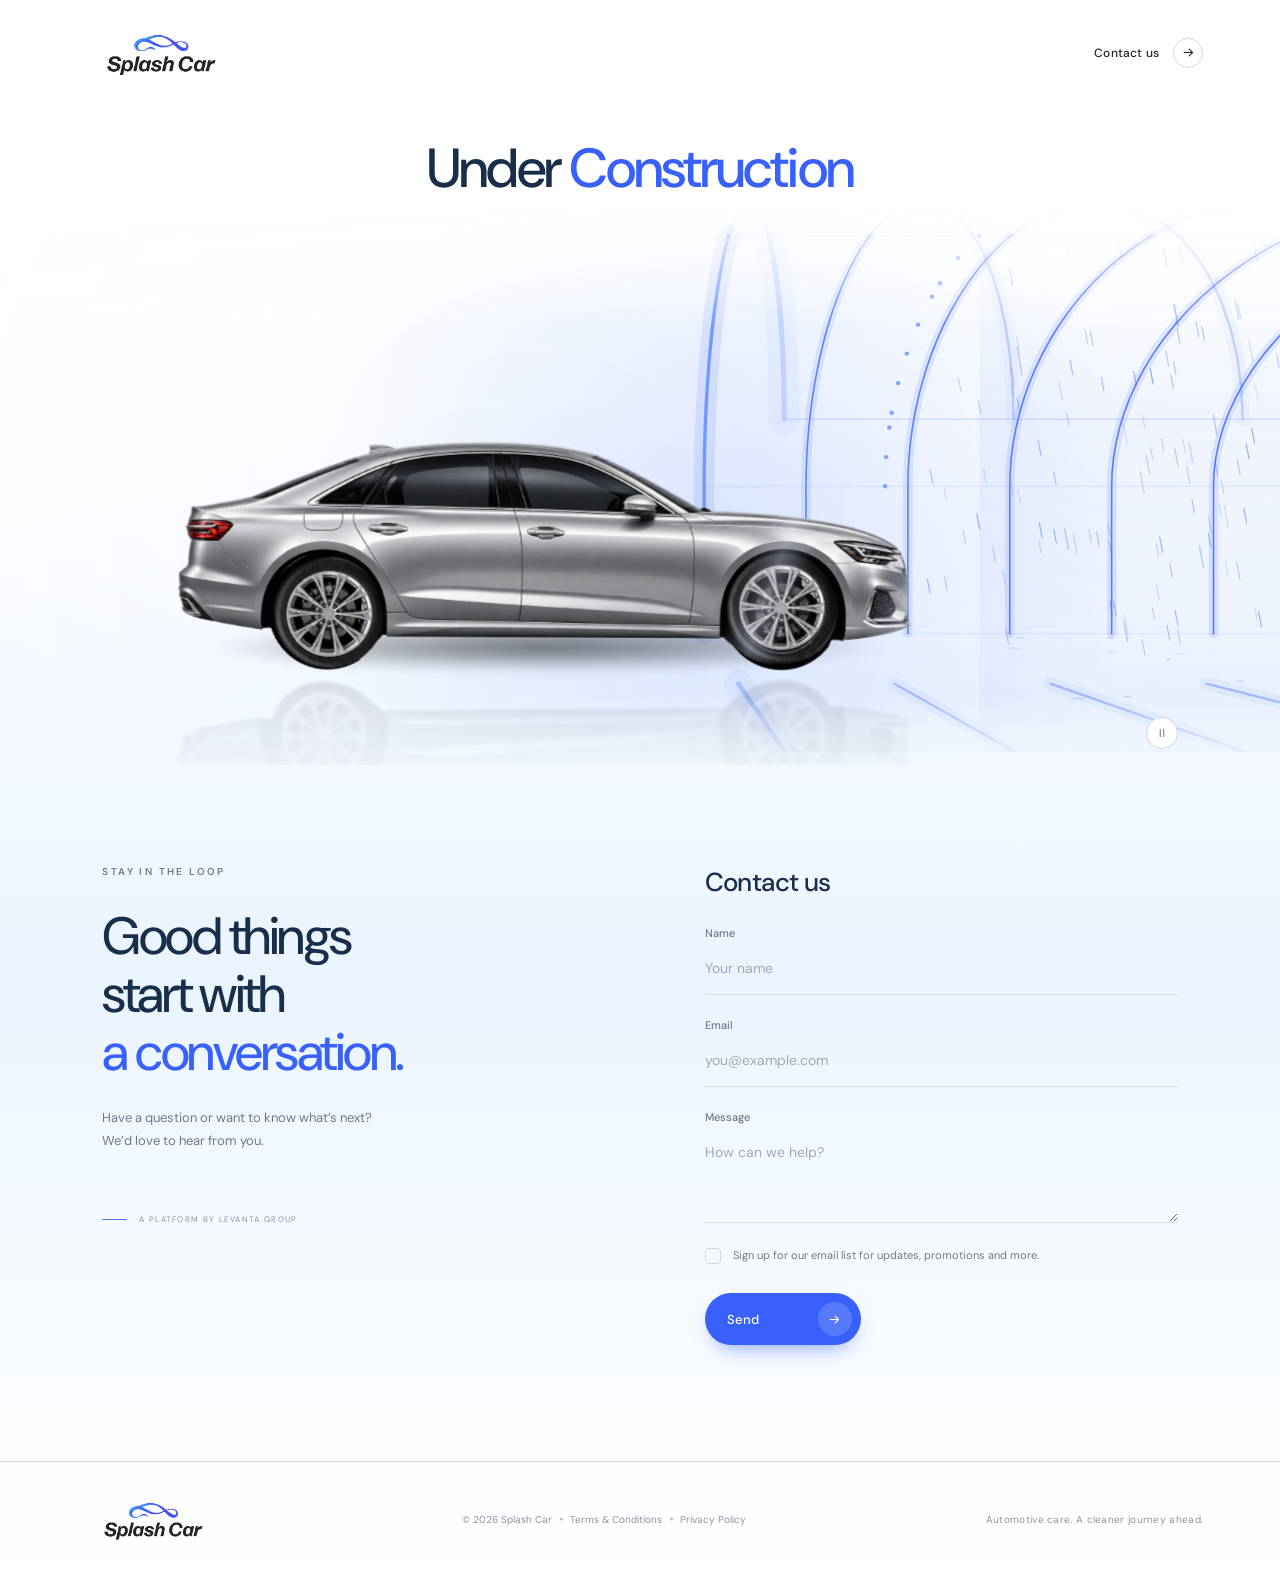
==== index.html @ b80e3eee "Splash Car coming-soon site with tunnel wash animation Light and dark-grey directions, tunnel hero a" ====
<!doctype html>
<html lang="en" data-theme="light">
<head>
  <meta charset="utf-8" />
  <meta name="viewport" content="width=device-width, initial-scale=1" />
  <title>Splash Car — A fresh start</title>
  <meta name="description" content="Splash Car — automotive care. A cleaner journey ahead." />
  <link rel="icon" href="favicon.svg" type="image/svg+xml" />
  <link rel="preconnect" href="https://fonts.googleapis.com" />
  <link rel="preconnect" href="https://fonts.gstatic.com" crossorigin />
  <link rel="stylesheet" href="https://fonts.googleapis.com/css2?family=DM+Sans:opsz,wght@9..40,400;9..40,500;9..40,600;9..40,700&display=swap" />
  <link rel="stylesheet" href="styles.css" />
  <script>
    // Pick the design direction before first paint: ?direction=dark or ?direction=light
    (function () {
      var d = new URLSearchParams(location.search).get('direction');
      if (d === 'dark' || d === 'light') document.documentElement.dataset.theme = d;
    })();
  </script>
</head>
<body>
  <main>
    <div class="top">
      <header class="site-header">
        <a href="#" class="logo" aria-label="Splash Car home">
          <img class="logo-on-light" src="assets/splash-car-logo.png" alt="Splash Car" />
          <img class="logo-on-dark" src="assets/splash-car-logo-white.png" alt="Splash Car" />
        </a>
        <a class="header-contact" href="#contact">
          Contact us
          <span class="arrow-chip" aria-hidden="true">
            <svg viewBox="0 0 24 24"><path d="M5 12h13M13 6.5 18.5 12 13 17.5" /></svg>
            <svg viewBox="0 0 24 24"><path d="M5 12h13M13 6.5 18.5 12 13 17.5" /></svg>
          </span>
        </a>
      </header>

      <section class="hero">
        <div class="hero-copy">
          <h1 id="hero-title">Under <span>Construction</span></h1>
        </div>

        <div class="scene" role="img" aria-label="A car drives into a glowing blue tunnel where it is sprayed, covered in foam, rinsed and dried, then emerges gleaming into the open.">
          <canvas class="tunnel-back" aria-hidden="true"></canvas>
          <div class="car" aria-hidden="true">
            <div class="car-glow"></div>
            <img class="car-body" src="assets/car-body.png" alt="" draggable="false" />
            <span class="wheel wheel-rear"><img src="assets/wheel-rear-full.png" alt="" /><span class="spin"></span></span>
            <span class="wheel wheel-front"><img src="assets/wheel-front-full.png" alt="" /><span class="spin"></span></span>
            <canvas class="car-foam"></canvas>
            <canvas class="car-sheen"></canvas>
            <img class="car-reflection" src="assets/car-clean.png" alt="" />
          </div>
          <canvas class="tunnel-front" aria-hidden="true"></canvas>
          <div class="scene-bottom">
            <div class="wash-stage" aria-hidden="true"><span class="wash-step"></span><span class="wash-name"></span></div>
            <button class="pause" type="button" aria-label="Pause animation" aria-pressed="false">
              <svg class="i-pause" viewBox="0 0 24 24"><path d="M9 6v12M15 6v12" /></svg>
              <svg class="i-play" viewBox="0 0 24 24"><path d="M8.5 6.5v11l9-5.5z" /></svg>
            </button>
          </div>
        </div>
      </section>
    </div>

    <section class="contact" id="contact">
      <div class="contact-copy">
        <p class="eyebrow">Stay in the loop</p>
        <h2>Good things<br />start with<br /><span>a conversation.</span></h2>
        <p>Have a question or want to know what’s next?<br class="desktop" /> We’d love to hear from you.</p>
        <div class="brand-note"><span class="small-line"></span> A platform by Levanta Group</div>
      </div>

      <form class="contact-form" novalidate>
        <h3>Contact us</h3>
        <div class="field">
          <label for="name">Name</label>
          <input id="name" name="name" autocomplete="name" placeholder="Your name" required maxlength="100" />
        </div>
        <div class="field">
          <label for="email">Email</label>
          <input id="email" name="email" type="email" autocomplete="email" placeholder="you@example.com" required maxlength="254" />
        </div>
        <div class="field">
          <label for="message">Message</label>
          <textarea id="message" name="message" placeholder="How can we help?" rows="3" required maxlength="5000"></textarea>
        </div>
        <label class="checkbox">
          <input type="checkbox" name="emailOptIn" />
          <span>Sign up for our email list for updates, promotions and more.</span>
        </label>
        <div class="honeypot" aria-hidden="true"><label>Leave empty<input tabindex="-1" autocomplete="off" name="website" /></label></div>
        <button class="send" type="submit">
          <span class="send-label">Send</span>
          <span class="arrow-chip" aria-hidden="true">
            <svg viewBox="0 0 24 24"><path d="M5 12h13M13 6.5 18.5 12 13 17.5" /></svg>
            <svg viewBox="0 0 24 24"><path d="M5 12h13M13 6.5 18.5 12 13 17.5" /></svg>
          </span>
        </button>
        <div class="form-status" role="status"></div>
      </form>
    </section>

    <footer class="site-footer">
      <a href="#" class="logo" aria-label="Splash Car home">
        <img class="logo-on-light" src="assets/splash-car-logo.png" alt="Splash Car" />
        <img class="logo-on-dark" src="assets/splash-car-logo-white.png" alt="Splash Car" />
      </a>
      <div class="legal">
        <p>© 2026 Splash Car</p>
        <nav aria-label="Legal">
          <a href="terms.html">Terms &amp; Conditions</a>
          <a href="privacy.html">Privacy Policy</a>
        </nav>
      </div>
      <span class="tagline">Automotive care. A cleaner journey ahead.</span>
    </footer>
  </main>

  <!-- Review panel: only shown with ?review in the URL. Remove before launch if not needed. -->
  <div class="review" hidden>
    <p class="review-title">Review</p>
    <div class="review-row" role="group" aria-label="Direction">
      <button type="button" data-direction="light">Light</button>
      <button type="button" data-direction="dark">Dark grey</button>
    </div>
    <label class="review-row">
      <span class="sr-only">Title wording</span>
      <select class="review-title-select">
        <option value="Under <span>Construction</span>">Under Construction</option>
        <option value="A new era of <span>car care</span>">A new era of car care</option>
        <option value="Driving into <span>a new era</span>">Driving into a new era</option>
        <option value="The future of clean <span>is arriving</span>">The future of clean is arriving</option>
        <option value="Something brilliant <span>is on its way</span>">Something brilliant is on its way</option>
      </select>
    </label>
  </div>

  <script src="main.js"></script>
</body>
</html>
---- styles.css ----
/* ---------- Tokens ---------- */
:root {
  --blue: #3761fa;
  --blue-hover: #244be2;
  --blue-soft: #5486ff;

  --bg: linear-gradient(#fff 0% 27%, #f4f9ff 48%, #eaf4ff 62%, #f5faff 78%, #fff 100%);
  --text: #22252d;
  --ink: #182e49;
  --muted: #707987;
  --faint: #8c93a1;
  --line: #d9dde4;
  --field-line: #d8dce5;
  --placeholder: #a4a9b4;
  --chip-bg: #fff;
  --chip-line: #cfd7e0;

  /* Read by main.js for the tunnel canvas (r, g, b) */
  --rib: 55, 97, 250;
  --rib-hot: 84, 134, 255;
  --streak: 84, 134, 255;
  --floor: 220, 232, 248;
  --bloom: 120, 160, 255;
  --tunnel-blend: source-over;
  --rib-strength: 0.8;
  --sheen-blend: screen;
  --water: 70, 120, 240;
}

:root[data-theme="dark"] {
  --bg: linear-gradient(180deg, #1c1d20 0%, #151619 38%, #0f1012 72%, #131417 100%);
  --text: #e6e8ec;
  --ink: #f3f5f8;
  --muted: #8d939e;
  --faint: #6f7580;
  --line: #2a2d33;
  --field-line: #31343b;
  --placeholder: #5d636e;
  --chip-bg: #1d1f23;
  --chip-line: #34373e;
  --blue-soft: #6f95ff;

  --rib: 70, 112, 255;
  --rib-hot: 140, 175, 255;
  --streak: 120, 160, 255;
  --floor: 40, 60, 120;
  --bloom: 70, 110, 255;
  --tunnel-blend: lighter;
  --rib-strength: 1;
  --water: 190, 220, 255;
}

/* ---------- Base ---------- */
* { box-sizing: border-box; }
html { scroll-behavior: smooth; }
body {
  margin: 0;
  color: var(--text);
  background: var(--bg);
  background-color: #fff;
  font-family: "DM Sans", Arial, sans-serif;
  -webkit-font-smoothing: antialiased;
  transition: color .3s;
}
:root[data-theme="dark"] body { background-color: #111214; }
a { color: inherit; text-decoration: none; }
button, input, textarea, select { font: inherit; }
button { cursor: pointer; }
button:disabled { cursor: wait; }
h1, h2, h3, p { margin: 0; }
:is(a, button, input, textarea, select):focus-visible { outline: 2px solid #6784ff; outline-offset: 6px; }
.sr-only { position: absolute; width: 1px; height: 1px; overflow: hidden; clip: rect(0 0 0 0); white-space: nowrap; }

/* ---------- Logo (swaps per direction, colours untouched) ---------- */
.logo { position: relative; display: block; flex: none; width: 160px; height: 81px; }
.logo img { position: absolute; inset: 0; width: 100%; height: 100%; object-fit: contain; }
.logo-on-dark { opacity: 0; }
:root[data-theme="dark"] .logo-on-light { opacity: 0; }
:root[data-theme="dark"] .logo-on-dark { opacity: 1; }

/* ---------- Modern arrow chip ---------- */
.arrow-chip {
  position: relative;
  display: inline-grid;
  place-items: center;
  flex: none;
  width: 30px;
  height: 30px;
  border-radius: 999px;
  overflow: hidden;
}
.arrow-chip svg {
  grid-area: 1 / 1;
  width: 15px;
  height: 15px;
  fill: none;
  stroke: currentColor;
  stroke-width: 1.7;
  stroke-linecap: round;
  stroke-linejoin: round;
  transition: transform .45s cubic-bezier(.7, 0, .2, 1);
}
.arrow-chip svg + svg { transform: translateX(-200%); }
:is(a, button):hover .arrow-chip svg:first-child,
:is(a, button):focus-visible .arrow-chip svg:first-child { transform: translateX(200%); }
:is(a, button):hover .arrow-chip svg + svg,
:is(a, button):focus-visible .arrow-chip svg + svg { transform: translateX(0); }

/* ---------- Header ---------- */
.top { overflow: hidden; }
.site-header {
  position: relative;
  z-index: 3;
  display: flex;
  align-items: center;
  justify-content: space-between;
  max-width: 1700px;
  height: 105px;
  margin: auto;
  padding: 0 6%;
}
.header-contact {
  display: flex;
  align-items: center;
  gap: 14px;
  font-size: 12px;
  font-weight: 500;
  letter-spacing: .2px;
}
.header-contact .arrow-chip { border: 1px solid var(--chip-line); background: var(--chip-bg); transition: border-color .25s, color .25s, background .25s; }
.header-contact:hover { color: var(--blue); }
.header-contact:hover .arrow-chip { border-color: var(--blue); background: var(--blue); color: #fff; }

/* ---------- Hero ---------- */
.hero { position: relative; max-width: 1800px; margin: auto; }
.hero-copy { position: relative; z-index: 2; padding: 34px 8% 0; text-align: center; }
.eyebrow {
  display: flex;
  align-items: center;
  gap: 10px;
  font-size: 10px;
  font-weight: 600;
  letter-spacing: 2.4px;
  text-transform: uppercase;
}
.hero .eyebrow { justify-content: center; margin-bottom: 18px; color: var(--muted); }
.eyebrow > span { width: 5px; height: 5px; border-radius: 50%; background: var(--blue-soft); box-shadow: 0 0 0 4px rgba(84, 134, 255, .16); }
h1 {
  font-size: clamp(34px, 4.3vw, 62px);
  font-weight: 500;
  line-height: 1.06;
  letter-spacing: -0.035em;
  color: var(--ink);
  text-wrap: balance;
}
h1 > span { color: var(--blue-soft); }
:root[data-theme="light"] h1 > span { color: var(--blue); }

/* ---------- Tunnel scene ---------- */
.scene {
  position: relative;
  isolation: isolate;
  height: 560px;
  margin-top: 8px;
  overflow: hidden;
}
.scene canvas.tunnel-back,
.scene canvas.tunnel-front {
  position: absolute;
  inset: 0;
  width: 100%;
  height: 100%;
  pointer-events: none;
  /* keep the very top of the scene clear so the title never collides with the tunnel */
  -webkit-mask: linear-gradient(to bottom, transparent 0%, #000 22%, #000 88%, transparent 100%);
          mask: linear-gradient(to bottom, transparent 0%, #000 22%, #000 88%, transparent 100%);
}
.tunnel-back { z-index: 1; }
.tunnel-front { z-index: 3; }

.car {
  position: absolute;
  z-index: 2;
  left: 0;
  top: 0;
  will-change: transform;
}
.car-body { display: block; width: 100%; height: auto; user-select: none; }
/* Wheels: tyre + rim cut from the car photo as one round image each, so the whole
   wheel turns as a unit. A spin-blur layer fades in with speed (set from main.js). */
.wheel {
  position: absolute;
  z-index: 1;
  aspect-ratio: 1;
  border-radius: 50%;
  will-change: transform;
}
.wheel-rear { left: 12.796%; top: 50.124%; width: 15.86%; }
.wheel-front { left: 73.841%; top: 49.876%; width: 16.066%; }
.wheel img { display: block; width: 100%; height: 100%; }
.spin {
  position: absolute;
  inset: 15%;
  border-radius: 50%;
  opacity: 0;
  background:
    repeating-conic-gradient(from 8deg, rgba(210,215,222,.55) 0deg 9deg, rgba(40,42,46,.35) 12deg 21deg, rgba(210,215,222,.55) 24deg 24deg),
    radial-gradient(circle closest-side, rgba(170,175,182,.6) 0 20%, transparent 22%);
  -webkit-mask: radial-gradient(circle closest-side, #000 0 88%, transparent 100%);
          mask: radial-gradient(circle closest-side, #000 0 88%, transparent 100%);
  filter: blur(1.5px);
}
.car-foam {
  position: absolute;
  z-index: 2;
  inset: 0;
  width: 100%;
  height: 100%;
  pointer-events: none;
  -webkit-mask: url(assets/car-clean.png) center / 100% 100% no-repeat;
          mask: url(assets/car-clean.png) center / 100% 100% no-repeat;
}
.wash-stage {
  display: flex;
  align-items: center;
  gap: 10px;
  min-height: 32px;
  font-size: 10px;
  font-weight: 600;
  letter-spacing: 2px;
  text-transform: uppercase;
  color: var(--muted);
  opacity: 0;
  transition: opacity .4s;
}
.wash-stage.on { opacity: 1; }
.wash-step { color: var(--blue-soft); font-variant-numeric: tabular-nums; }
.wash-step::after { content: ""; display: inline-block; width: 18px; height: 1px; margin-left: 10px; vertical-align: middle; background: currentColor; }
.car-sheen {
  position: absolute;
  z-index: 2;
  inset: 0;
  width: 100%;
  height: 100%;
  pointer-events: none;
  mix-blend-mode: var(--sheen-blend);
  -webkit-mask: url(assets/car-clean.png) center / 100% 100% no-repeat;
          mask: url(assets/car-clean.png) center / 100% 100% no-repeat;
}
.car-glow {
  position: absolute;
  z-index: -1;
  left: 4%;
  right: 4%;
  bottom: 11%;
  height: 16%;
  border-radius: 50%;
  background: radial-gradient(closest-side, rgba(0, 0, 0, .55), transparent);
  filter: blur(6px);
}
.car-reflection {
  position: absolute;
  top: 79%;
  left: 0;
  width: 100%;
  opacity: .14;
  filter: blur(1.5px);
  transform: scaleY(-1);
  pointer-events: none;
  -webkit-mask: linear-gradient(transparent 45%, #000 100%);
          mask: linear-gradient(transparent 45%, #000 100%);
}
:root[data-theme="dark"] .car-reflection { opacity: .2; }

.scene-bottom {
  position: absolute;
  z-index: 5;
  left: 8%;
  right: 8%;
  bottom: 16px;
  display: flex;
  align-items: center;
  justify-content: space-between;
}
.pause {
  display: grid;
  place-items: center;
  width: 32px;
  height: 32px;
  padding: 0;
  border: 1px solid var(--chip-line);
  border-radius: 50%;
  background: var(--chip-bg);
  color: var(--muted);
  transition: color .2s, border-color .2s;
}
.pause:hover { color: var(--blue); border-color: var(--blue); }
.pause svg { width: 14px; height: 14px; fill: none; stroke: currentColor; stroke-width: 1.8; stroke-linecap: round; stroke-linejoin: round; }
.pause .i-play { display: none; }
.pause[aria-pressed="true"] .i-play { display: block; }
.pause[aria-pressed="true"] .i-pause { display: none; }

/* ---------- Contact ---------- */
.contact {
  display: grid;
  grid-template-columns: 1fr 1fr;
  gap: 12%;
  max-width: 1500px;
  margin: auto;
  padding: 100px 8% 80px;
}
.contact .eyebrow { margin-bottom: 30px; color: var(--muted); }
.contact h2 { font-size: clamp(40px, 4.1vw, 60px); font-weight: 450; line-height: 1.1; letter-spacing: -2.5px; color: var(--ink); }
.contact h2 span { color: var(--blue); }
:root[data-theme="dark"] .contact h2 span { color: var(--blue-soft); }
.contact-copy > p:not(.eyebrow) { margin-top: 24px; font-size: 13px; line-height: 1.8; color: var(--muted); }
.brand-note { display: flex; align-items: center; gap: 12px; margin-top: 62px; font-size: 8px; letter-spacing: 1.3px; text-transform: uppercase; color: var(--faint); }
.small-line { display: block; width: 25px; height: 1px; background: #4e75ff; }

.contact-form h3 { margin-bottom: 27px; font-size: 26px; font-weight: 500; letter-spacing: -.6px; color: var(--ink); }
.field { margin-bottom: 23px; }
.field label { display: block; margin-bottom: 9px; font-size: 11px; font-weight: 500; color: var(--muted); }
.field input, .field textarea {
  display: block;
  width: 100%;
  padding: 9px 0 15px;
  border: 0;
  border-bottom: 1px solid var(--field-line);
  border-radius: 0;
  background: transparent;
  color: var(--text);
  font-size: 14px;
  line-height: 1.5;
  transition: border-color .2s;
}
.field textarea { min-height: 90px; resize: vertical; }
.field input::placeholder, .field textarea::placeholder { color: var(--placeholder); }
.field input:focus, .field textarea:focus { outline: none; border-color: var(--blue); }
.checkbox { display: flex; align-items: flex-start; gap: 12px; margin-top: 7px; font-size: 11px; line-height: 1.7; color: var(--muted); cursor: pointer; }
.checkbox input {
  position: relative;
  flex-shrink: 0;
  width: 16px;
  height: 16px;
  margin: 2px 0 0;
  border: 1px solid var(--chip-line);
  border-radius: 4px;
  -webkit-appearance: none;
          appearance: none;
  cursor: pointer;
}
.checkbox input:checked { background: var(--blue); border-color: var(--blue); }
.checkbox input:checked::after {
  content: "";
  position: absolute;
  left: 5px;
  top: 2px;
  width: 4px;
  height: 8px;
  border: solid #fff;
  border-width: 0 1.6px 1.6px 0;
  transform: rotate(45deg);
}
.send {
  display: flex;
  align-items: center;
  justify-content: space-between;
  gap: 40px;
  min-width: 156px;
  margin-top: 28px;
  padding: 9px 9px 9px 22px;
  border: 0;
  border-radius: 999px;
  background: var(--blue);
  color: #fff;
  font-size: 13px;
  font-weight: 500;
  box-shadow: 0 10px 24px -12px rgba(55, 97, 250, .8);
  transition: background .2s, box-shadow .2s;
}
.send .arrow-chip { width: 34px; height: 34px; background: rgba(255, 255, 255, .16); }
.send:hover { background: var(--blue-hover); box-shadow: 0 14px 30px -12px rgba(55, 97, 250, .9); }
.send:disabled { opacity: .65; }
.form-status { display: flex; align-items: center; gap: 7px; min-height: 20px; margin-top: 16px; font-size: 11px; line-height: 1.6; color: #35634a; }
:root[data-theme="dark"] .form-status { color: #6fc596; }
.form-status.error { color: #d05252; }
.honeypot { position: absolute; left: -10000px; opacity: 0; }

/* ---------- Footer ---------- */
.site-footer {
  display: flex;
  align-items: center;
  justify-content: space-between;
  gap: 20px;
  padding: 20px 6%;
  border-top: 1px solid var(--line);
}
.site-footer .logo { width: 145px; height: 74px; }
.legal { display: flex; align-items: center; gap: 18px; font-size: 10px; color: var(--faint); }
.legal nav { display: flex; gap: 18px; }
.legal nav a { position: relative; transition: color .2s; }
.legal nav a::before { content: ""; position: absolute; left: -10px; top: 50%; width: 3px; height: 3px; border-radius: 50%; background: currentColor; opacity: .6; transform: translateY(-50%); }
.legal nav a:hover { color: var(--blue); }
.tagline { font-size: 10px; letter-spacing: .3px; color: var(--faint); }

/* ---------- Review panel ---------- */
.review {
  position: fixed;
  z-index: 50;
  left: 16px;
  bottom: 16px;
  display: grid;
  gap: 8px;
  padding: 12px;
  border: 1px solid var(--chip-line);
  border-radius: 12px;
  background: var(--chip-bg);
  box-shadow: 0 12px 30px -16px rgba(0, 0, 0, .4);
  font-size: 12px;
}
.review[hidden] { display: none; }
.review-title { font-size: 9px; font-weight: 600; letter-spacing: 1.6px; text-transform: uppercase; color: var(--muted); }
.review-row { display: flex; gap: 6px; }
.review button, .review select {
  padding: 7px 10px;
  border: 1px solid var(--chip-line);
  border-radius: 8px;
  background: transparent;
  color: var(--text);
}
.review select { width: 100%; background: var(--chip-bg); }
.review button[aria-pressed="true"] { border-color: var(--blue); background: var(--blue); color: #fff; }

/* ---------- Responsive ---------- */
@media (min-width: 1500px) {
  .scene { height: 620px; }
}
@media (max-width: 900px) {
  .site-header { height: 95px; }
  .scene { height: 470px; }
  .contact { gap: 8%; padding: 70px 7%; }
  .contact h2 { font-size: 44px; }
  .site-footer { flex-wrap: wrap; }
}
@media (max-width: 600px) {
  .site-header { height: 88px; }
  .logo { width: 132px; height: 67px; }
  .header-contact { gap: 10px; font-size: 11px; }
  .header-contact .arrow-chip { width: 28px; height: 28px; }
  .hero-copy { padding: 22px 7% 0; }
  .hero .eyebrow { margin-bottom: 14px; font-size: 9px; letter-spacing: 1.8px; }
  h1 { font-size: clamp(30px, 8.6vw, 40px); }
  .scene { height: 330px; margin-top: 0; }
  .scene-bottom { left: 7%; right: 7%; }
  .wash-stage { font-size: 9px; letter-spacing: 1.6px; }
  .contact { grid-template-columns: 1fr; gap: 40px; padding: 58px 7% 40px; }
  .contact h2 { font-size: 40px; letter-spacing: -1.8px; }
  .contact-copy > p:not(.eyebrow) { font-size: 12px; }
  .brand-note { margin-top: 26px; }
  .field input, .field textarea { font-size: 16px; }
  .send { width: 100%; }
  .site-footer { flex-direction: column; align-items: flex-start; gap: 8px; padding: 14px 7% 24px; }
  .legal { flex-wrap: wrap; gap: 6px 18px; }
  .desktop { display: none; }
}
@media (prefers-reduced-motion: reduce) {
  html { scroll-behavior: auto; }
  *, ::before, ::after { transition: none !important; animation: none !important; }
  .pause { display: none; }
}

/* ---------- Legal placeholder pages ---------- */
.legal-page { max-width: 760px; min-height: 60vh; margin: auto; padding: 60px 8% 100px; }
.legal-page .eyebrow { margin-bottom: 18px; color: var(--muted); }
.legal-page h1 { margin-bottom: 20px; }
.legal-page p:not(.eyebrow) { font-size: 14px; line-height: 1.8; color: var(--muted); }
.legal-page .back { display: inline-block; margin-top: 32px; font-size: 12px; color: var(--blue); }
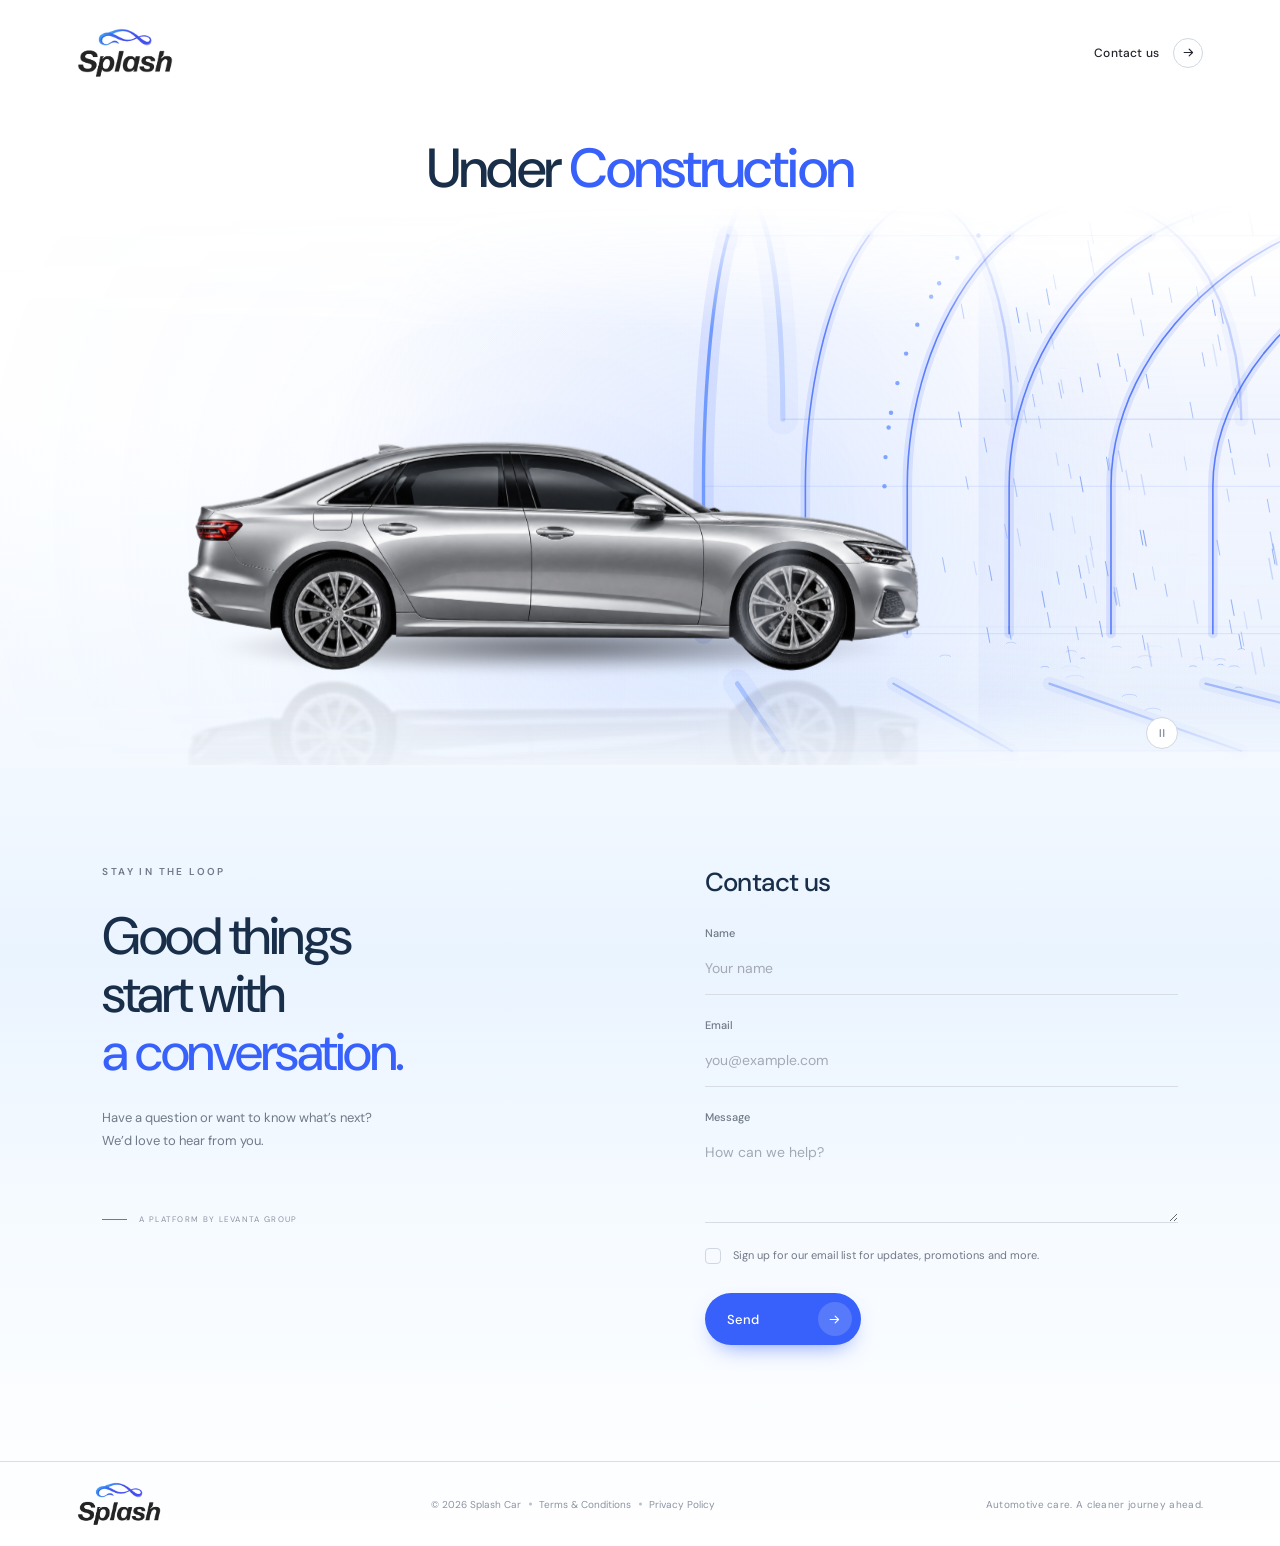
==== commit d9d6d957: "Replace logo with new Splash logo Co-Authored-By: Claude Opus 5.5 <noreply@anthropic.com>" ====
--- a/index.html
+++ b/index.html
@@ -23,8 +23,8 @@
     <div class="top">
       <header class="site-header">
         <a href="#" class="logo" aria-label="Splash Car home">
-          <img class="logo-on-light" src="assets/splash-car-logo.png" alt="Splash Car" />
-          <img class="logo-on-dark" src="assets/splash-car-logo-white.png" alt="Splash Car" />
+          <img class="logo-on-light" src="assets/splash-logo.png" alt="Splash" />
+          <img class="logo-on-dark" src="assets/splash-logo-white.png" alt="Splash" />
         </a>
         <a class="header-contact" href="#contact">
           Contact us
@@ -103,8 +103,8 @@
 
     <footer class="site-footer">
       <a href="#" class="logo" aria-label="Splash Car home">
-        <img class="logo-on-light" src="assets/splash-car-logo.png" alt="Splash Car" />
-        <img class="logo-on-dark" src="assets/splash-car-logo-white.png" alt="Splash Car" />
+        <img class="logo-on-light" src="assets/splash-logo.png" alt="Splash" />
+        <img class="logo-on-dark" src="assets/splash-logo-white.png" alt="Splash" />
       </a>
       <div class="legal">
         <p>© 2026 Splash Car</p>
--- a/styles.css
+++ b/styles.css
@@ -72,7 +72,7 @@
 .sr-only { position: absolute; width: 1px; height: 1px; overflow: hidden; clip: rect(0 0 0 0); white-space: nowrap; }
 
 /* ---------- Logo (swaps per direction, colours untouched) ---------- */
-.logo { position: relative; display: block; flex: none; width: 160px; height: 81px; }
+.logo { position: relative; display: block; flex: none; width: 96px; height: 50px; }
 .logo img { position: absolute; inset: 0; width: 100%; height: 100%; object-fit: contain; }
 .logo-on-dark { opacity: 0; }
 :root[data-theme="dark"] .logo-on-light { opacity: 0; }
@@ -395,7 +395,7 @@
   padding: 20px 6%;
   border-top: 1px solid var(--line);
 }
-.site-footer .logo { width: 145px; height: 74px; }
+.site-footer .logo { width: 84px; height: 44px; }
 .legal { display: flex; align-items: center; gap: 18px; font-size: 10px; color: var(--faint); }
 .legal nav { display: flex; gap: 18px; }
 .legal nav a { position: relative; transition: color .2s; }
@@ -444,7 +444,7 @@
 }
 @media (max-width: 600px) {
   .site-header { height: 88px; }
-  .logo { width: 132px; height: 67px; }
+  .logo { width: 82px; height: 43px; }
   .header-contact { gap: 10px; font-size: 11px; }
   .header-contact .arrow-chip { width: 28px; height: 28px; }
   .hero-copy { padding: 22px 7% 0; }
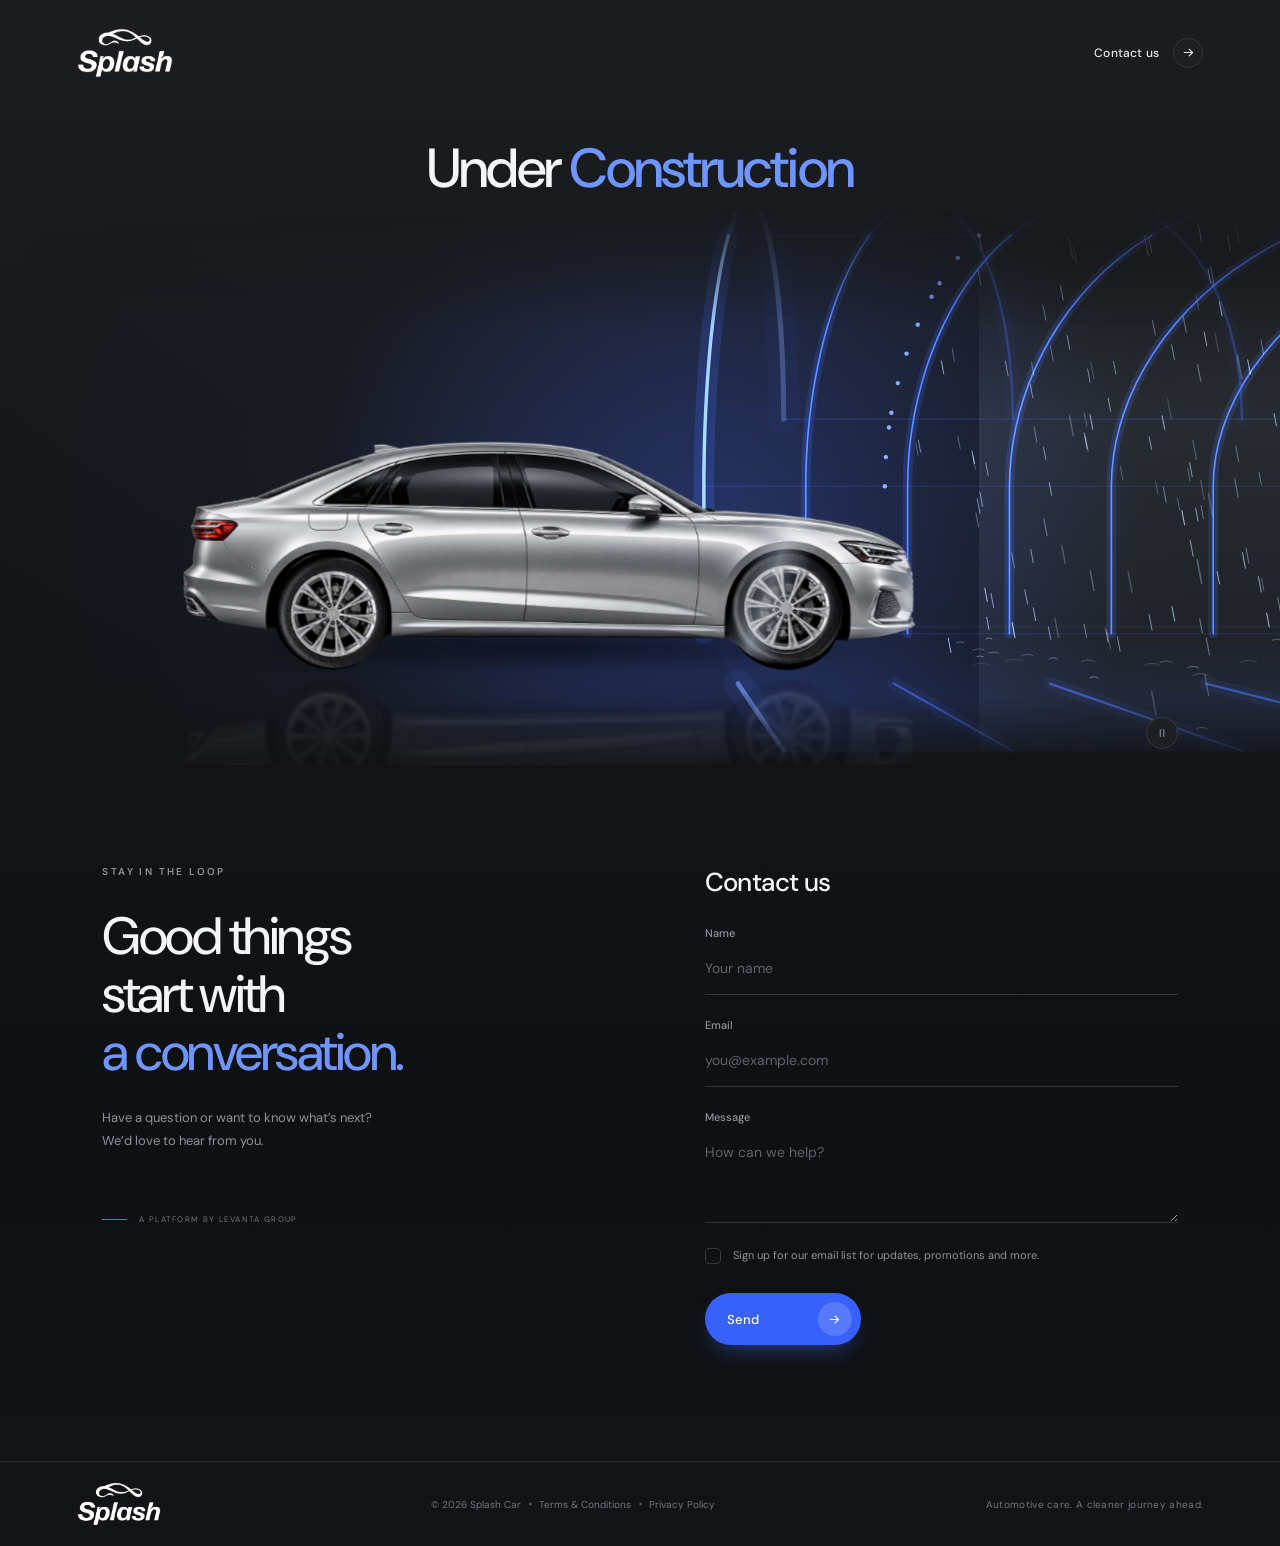
==== commit 32db2e1d: "Make the dark-grey direction the default Co-Authored-By: Claude Opus 5.5 <noreply@anthropic.com>" ====
--- a/index.html
+++ b/index.html
@@ -1,5 +1,5 @@
 <!doctype html>
-<html lang="en" data-theme="light">
+<html lang="en" data-theme="dark">
 <head>
   <meta charset="utf-8" />
   <meta name="viewport" content="width=device-width, initial-scale=1" />
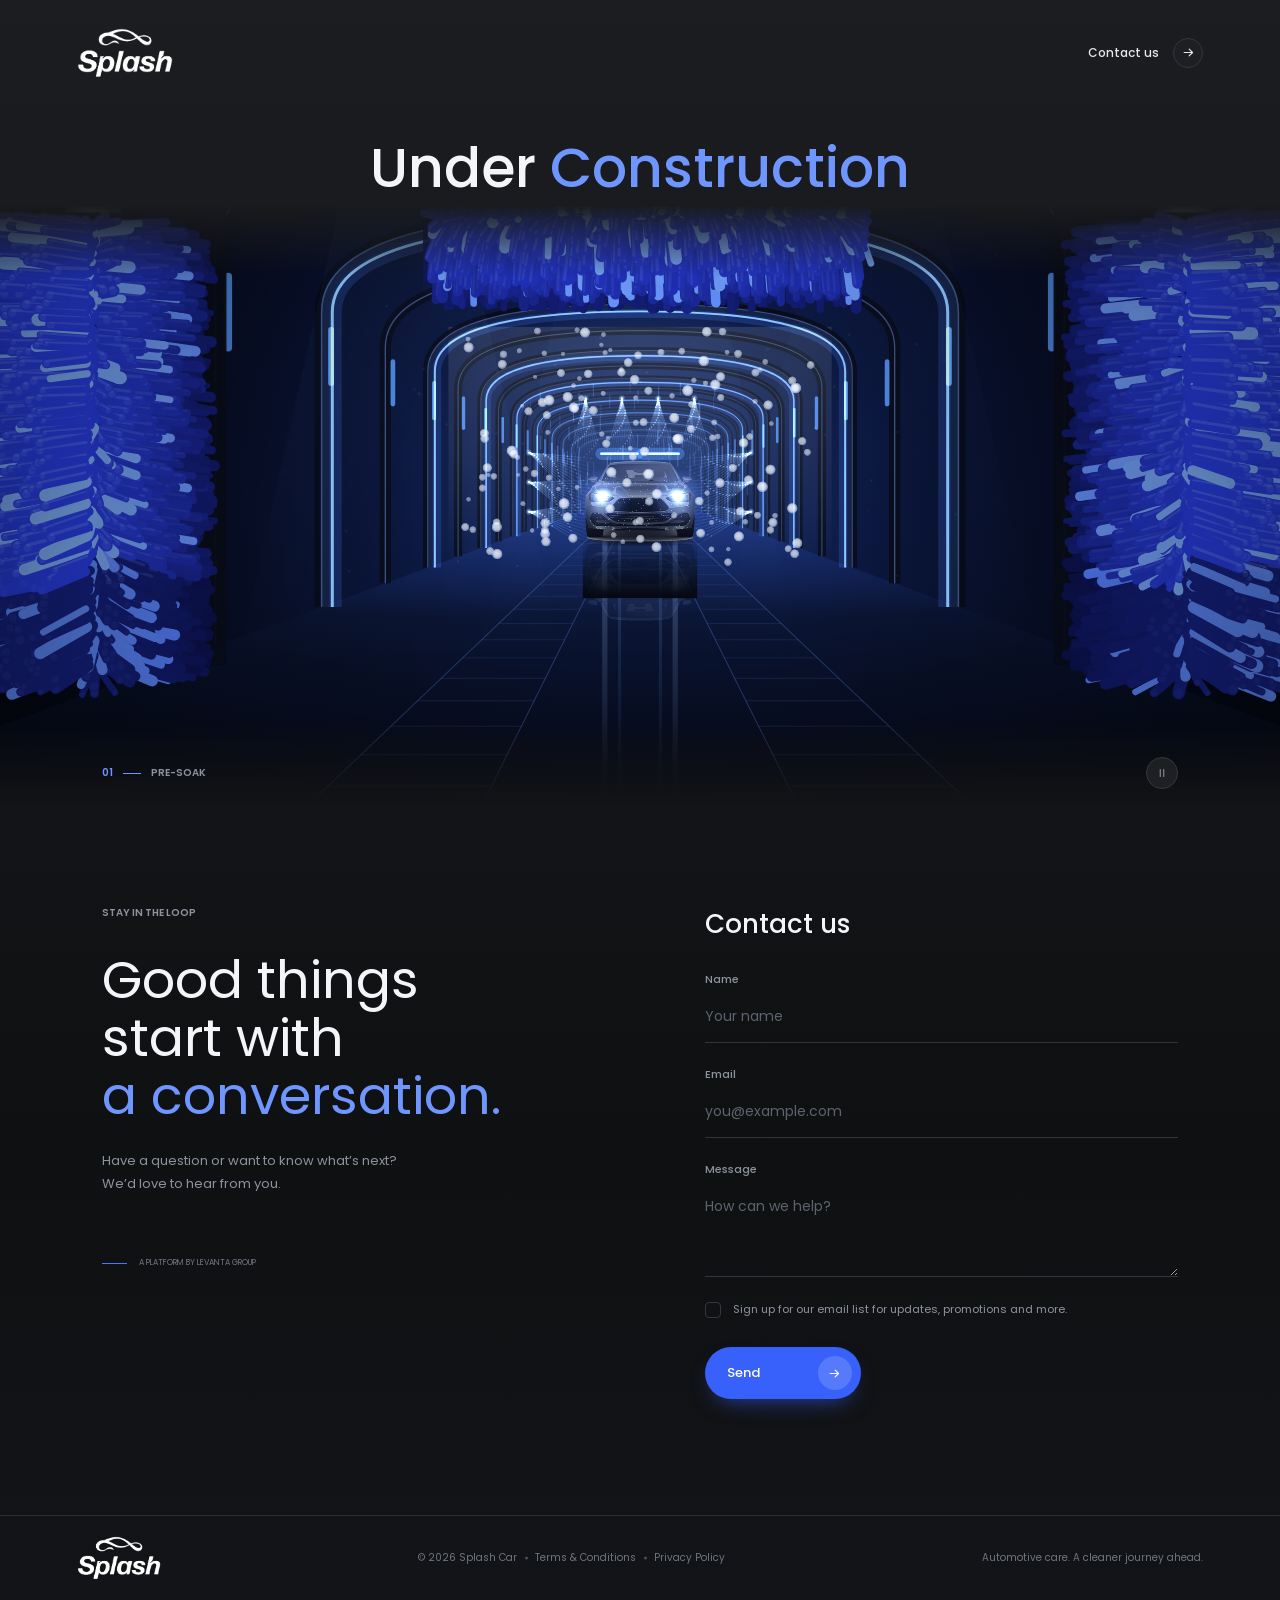
==== commit 322bf551: "Head-on car wash hero with roller brushes and continuous loop Switch to Poppins with zero letter spa" ====
--- a/index.html
+++ b/index.html
@@ -8,8 +8,8 @@
   <link rel="icon" href="favicon.svg" type="image/svg+xml" />
   <link rel="preconnect" href="https://fonts.googleapis.com" />
   <link rel="preconnect" href="https://fonts.gstatic.com" crossorigin />
-  <link rel="stylesheet" href="https://fonts.googleapis.com/css2?family=DM+Sans:opsz,wght@9..40,400;9..40,500;9..40,600;9..40,700&display=swap" />
-  <link rel="stylesheet" href="styles.css" />
+  <link rel="stylesheet" href="https://fonts.googleapis.com/css2?family=Poppins:wght@400;500;600;700&display=swap" />
+  <link rel="stylesheet" href="styles.css?v=17" />
   <script>
     // Pick the design direction before first paint: ?direction=dark or ?direction=light
     (function () {
@@ -40,18 +40,8 @@
           <h1 id="hero-title">Under <span>Construction</span></h1>
         </div>
 
-        <div class="scene" role="img" aria-label="A car drives into a glowing blue tunnel where it is sprayed, covered in foam, rinsed and dried, then emerges gleaming into the open.">
-          <canvas class="tunnel-back" aria-hidden="true"></canvas>
-          <div class="car" aria-hidden="true">
-            <div class="car-glow"></div>
-            <img class="car-body" src="assets/car-body.png" alt="" draggable="false" />
-            <span class="wheel wheel-rear"><img src="assets/wheel-rear-full.png" alt="" /><span class="spin"></span></span>
-            <span class="wheel wheel-front"><img src="assets/wheel-front-full.png" alt="" /><span class="spin"></span></span>
-            <canvas class="car-foam"></canvas>
-            <canvas class="car-sheen"></canvas>
-            <img class="car-reflection" src="assets/car-clean.png" alt="" />
-          </div>
-          <canvas class="tunnel-front" aria-hidden="true"></canvas>
+        <div class="scene" role="img" aria-label="Head-on view of a car wash tunnel lit in blue: a car rolls toward the camera, is sprayed and covered in snow foam, scrubbed by spinning brushes, rinsed, then drives forward gleaming.">
+          <canvas class="wash-canvas" aria-hidden="true"></canvas>
           <div class="scene-bottom">
             <div class="wash-stage" aria-hidden="true"><span class="wash-step"></span><span class="wash-name"></span></div>
             <button class="pause" type="button" aria-label="Pause animation" aria-pressed="false">
@@ -136,6 +126,6 @@
     </label>
   </div>
 
-  <script src="main.js"></script>
+  <script src="main.js?v=17"></script>
 </body>
 </html>
--- a/styles.css
+++ b/styles.css
@@ -58,7 +58,7 @@
   color: var(--text);
   background: var(--bg);
   background-color: #fff;
-  font-family: "DM Sans", Arial, sans-serif;
+  font-family: "Poppins", Arial, sans-serif;
   -webkit-font-smoothing: antialiased;
   transition: color .3s;
 }
@@ -125,7 +125,7 @@
   gap: 14px;
   font-size: 12px;
   font-weight: 500;
-  letter-spacing: .2px;
+  letter-spacing: 0;
 }
 .header-contact .arrow-chip { border: 1px solid var(--chip-line); background: var(--chip-bg); transition: border-color .25s, color .25s, background .25s; }
 .header-contact:hover { color: var(--blue); }
@@ -140,7 +140,7 @@
   gap: 10px;
   font-size: 10px;
   font-weight: 600;
-  letter-spacing: 2.4px;
+  letter-spacing: 0;
   text-transform: uppercase;
 }
 .hero .eyebrow { justify-content: center; margin-bottom: 18px; color: var(--muted); }
@@ -149,7 +149,7 @@
   font-size: clamp(34px, 4.3vw, 62px);
   font-weight: 500;
   line-height: 1.06;
-  letter-spacing: -0.035em;
+  letter-spacing: 0;
   color: var(--ink);
   text-wrap: balance;
 }
@@ -160,65 +160,18 @@
 .scene {
   position: relative;
   isolation: isolate;
-  height: 560px;
+  height: 600px;
   margin-top: 8px;
   overflow: hidden;
 }
-.scene canvas.tunnel-back,
-.scene canvas.tunnel-front {
+.wash-canvas {
   position: absolute;
   inset: 0;
   width: 100%;
   height: 100%;
-  pointer-events: none;
-  /* keep the very top of the scene clear so the title never collides with the tunnel */
-  -webkit-mask: linear-gradient(to bottom, transparent 0%, #000 22%, #000 88%, transparent 100%);
-          mask: linear-gradient(to bottom, transparent 0%, #000 22%, #000 88%, transparent 100%);
-}
-.tunnel-back { z-index: 1; }
-.tunnel-front { z-index: 3; }
-
-.car {
-  position: absolute;
-  z-index: 2;
-  left: 0;
-  top: 0;
-  will-change: transform;
-}
-.car-body { display: block; width: 100%; height: auto; user-select: none; }
-/* Wheels: tyre + rim cut from the car photo as one round image each, so the whole
-   wheel turns as a unit. A spin-blur layer fades in with speed (set from main.js). */
-.wheel {
-  position: absolute;
-  z-index: 1;
-  aspect-ratio: 1;
-  border-radius: 50%;
-  will-change: transform;
-}
-.wheel-rear { left: 12.796%; top: 50.124%; width: 15.86%; }
-.wheel-front { left: 73.841%; top: 49.876%; width: 16.066%; }
-.wheel img { display: block; width: 100%; height: 100%; }
-.spin {
-  position: absolute;
-  inset: 15%;
-  border-radius: 50%;
-  opacity: 0;
-  background:
-    repeating-conic-gradient(from 8deg, rgba(210,215,222,.55) 0deg 9deg, rgba(40,42,46,.35) 12deg 21deg, rgba(210,215,222,.55) 24deg 24deg),
-    radial-gradient(circle closest-side, rgba(170,175,182,.6) 0 20%, transparent 22%);
-  -webkit-mask: radial-gradient(circle closest-side, #000 0 88%, transparent 100%);
-          mask: radial-gradient(circle closest-side, #000 0 88%, transparent 100%);
-  filter: blur(1.5px);
-}
-.car-foam {
-  position: absolute;
-  z-index: 2;
-  inset: 0;
-  width: 100%;
-  height: 100%;
-  pointer-events: none;
-  -webkit-mask: url(assets/car-clean.png) center / 100% 100% no-repeat;
-          mask: url(assets/car-clean.png) center / 100% 100% no-repeat;
+  /* soft top and bottom edges so the tunnel melts into the page */
+  -webkit-mask: linear-gradient(to bottom, transparent 0%, #000 12%, #000 86%, transparent 100%);
+          mask: linear-gradient(to bottom, transparent 0%, #000 12%, #000 86%, transparent 100%);
 }
 .wash-stage {
   display: flex;
@@ -227,7 +180,7 @@
   min-height: 32px;
   font-size: 10px;
   font-weight: 600;
-  letter-spacing: 2px;
+  letter-spacing: 0;
   text-transform: uppercase;
   color: var(--muted);
   opacity: 0;
@@ -236,42 +189,6 @@
 .wash-stage.on { opacity: 1; }
 .wash-step { color: var(--blue-soft); font-variant-numeric: tabular-nums; }
 .wash-step::after { content: ""; display: inline-block; width: 18px; height: 1px; margin-left: 10px; vertical-align: middle; background: currentColor; }
-.car-sheen {
-  position: absolute;
-  z-index: 2;
-  inset: 0;
-  width: 100%;
-  height: 100%;
-  pointer-events: none;
-  mix-blend-mode: var(--sheen-blend);
-  -webkit-mask: url(assets/car-clean.png) center / 100% 100% no-repeat;
-          mask: url(assets/car-clean.png) center / 100% 100% no-repeat;
-}
-.car-glow {
-  position: absolute;
-  z-index: -1;
-  left: 4%;
-  right: 4%;
-  bottom: 11%;
-  height: 16%;
-  border-radius: 50%;
-  background: radial-gradient(closest-side, rgba(0, 0, 0, .55), transparent);
-  filter: blur(6px);
-}
-.car-reflection {
-  position: absolute;
-  top: 79%;
-  left: 0;
-  width: 100%;
-  opacity: .14;
-  filter: blur(1.5px);
-  transform: scaleY(-1);
-  pointer-events: none;
-  -webkit-mask: linear-gradient(transparent 45%, #000 100%);
-          mask: linear-gradient(transparent 45%, #000 100%);
-}
-:root[data-theme="dark"] .car-reflection { opacity: .2; }
-
 .scene-bottom {
   position: absolute;
   z-index: 5;
@@ -310,14 +227,14 @@
   padding: 100px 8% 80px;
 }
 .contact .eyebrow { margin-bottom: 30px; color: var(--muted); }
-.contact h2 { font-size: clamp(40px, 4.1vw, 60px); font-weight: 450; line-height: 1.1; letter-spacing: -2.5px; color: var(--ink); }
+.contact h2 { font-size: clamp(40px, 4.1vw, 60px); font-weight: 400; line-height: 1.1; letter-spacing: 0; color: var(--ink); }
 .contact h2 span { color: var(--blue); }
 :root[data-theme="dark"] .contact h2 span { color: var(--blue-soft); }
 .contact-copy > p:not(.eyebrow) { margin-top: 24px; font-size: 13px; line-height: 1.8; color: var(--muted); }
-.brand-note { display: flex; align-items: center; gap: 12px; margin-top: 62px; font-size: 8px; letter-spacing: 1.3px; text-transform: uppercase; color: var(--faint); }
+.brand-note { display: flex; align-items: center; gap: 12px; margin-top: 62px; font-size: 8px; letter-spacing: 0; text-transform: uppercase; color: var(--faint); }
 .small-line { display: block; width: 25px; height: 1px; background: #4e75ff; }
 
-.contact-form h3 { margin-bottom: 27px; font-size: 26px; font-weight: 500; letter-spacing: -.6px; color: var(--ink); }
+.contact-form h3 { margin-bottom: 27px; font-size: 26px; font-weight: 500; letter-spacing: 0; color: var(--ink); }
 .field { margin-bottom: 23px; }
 .field label { display: block; margin-bottom: 9px; font-size: 11px; font-weight: 500; color: var(--muted); }
 .field input, .field textarea {
@@ -401,7 +318,7 @@
 .legal nav a { position: relative; transition: color .2s; }
 .legal nav a::before { content: ""; position: absolute; left: -10px; top: 50%; width: 3px; height: 3px; border-radius: 50%; background: currentColor; opacity: .6; transform: translateY(-50%); }
 .legal nav a:hover { color: var(--blue); }
-.tagline { font-size: 10px; letter-spacing: .3px; color: var(--faint); }
+.tagline { font-size: 10px; letter-spacing: 0; color: var(--faint); }
 
 /* ---------- Review panel ---------- */
 .review {
@@ -419,7 +336,7 @@
   font-size: 12px;
 }
 .review[hidden] { display: none; }
-.review-title { font-size: 9px; font-weight: 600; letter-spacing: 1.6px; text-transform: uppercase; color: var(--muted); }
+.review-title { font-size: 9px; font-weight: 600; letter-spacing: 0; text-transform: uppercase; color: var(--muted); }
 .review-row { display: flex; gap: 6px; }
 .review button, .review select {
   padding: 7px 10px;
@@ -433,11 +350,11 @@
 
 /* ---------- Responsive ---------- */
 @media (min-width: 1500px) {
-  .scene { height: 620px; }
+  .scene { height: 680px; }
 }
 @media (max-width: 900px) {
   .site-header { height: 95px; }
-  .scene { height: 470px; }
+  .scene { height: 520px; }
   .contact { gap: 8%; padding: 70px 7%; }
   .contact h2 { font-size: 44px; }
   .site-footer { flex-wrap: wrap; }
@@ -448,13 +365,13 @@
   .header-contact { gap: 10px; font-size: 11px; }
   .header-contact .arrow-chip { width: 28px; height: 28px; }
   .hero-copy { padding: 22px 7% 0; }
-  .hero .eyebrow { margin-bottom: 14px; font-size: 9px; letter-spacing: 1.8px; }
+  .hero .eyebrow { margin-bottom: 14px; font-size: 9px; letter-spacing: 0; }
   h1 { font-size: clamp(30px, 8.6vw, 40px); }
-  .scene { height: 330px; margin-top: 0; }
+  .scene { height: 420px; margin-top: 0; }
   .scene-bottom { left: 7%; right: 7%; }
-  .wash-stage { font-size: 9px; letter-spacing: 1.6px; }
+  .wash-stage { font-size: 9px; letter-spacing: 0; }
   .contact { grid-template-columns: 1fr; gap: 40px; padding: 58px 7% 40px; }
-  .contact h2 { font-size: 40px; letter-spacing: -1.8px; }
+  .contact h2 { font-size: 40px; letter-spacing: 0; }
   .contact-copy > p:not(.eyebrow) { font-size: 12px; }
   .brand-note { margin-top: 26px; }
   .field input, .field textarea { font-size: 16px; }
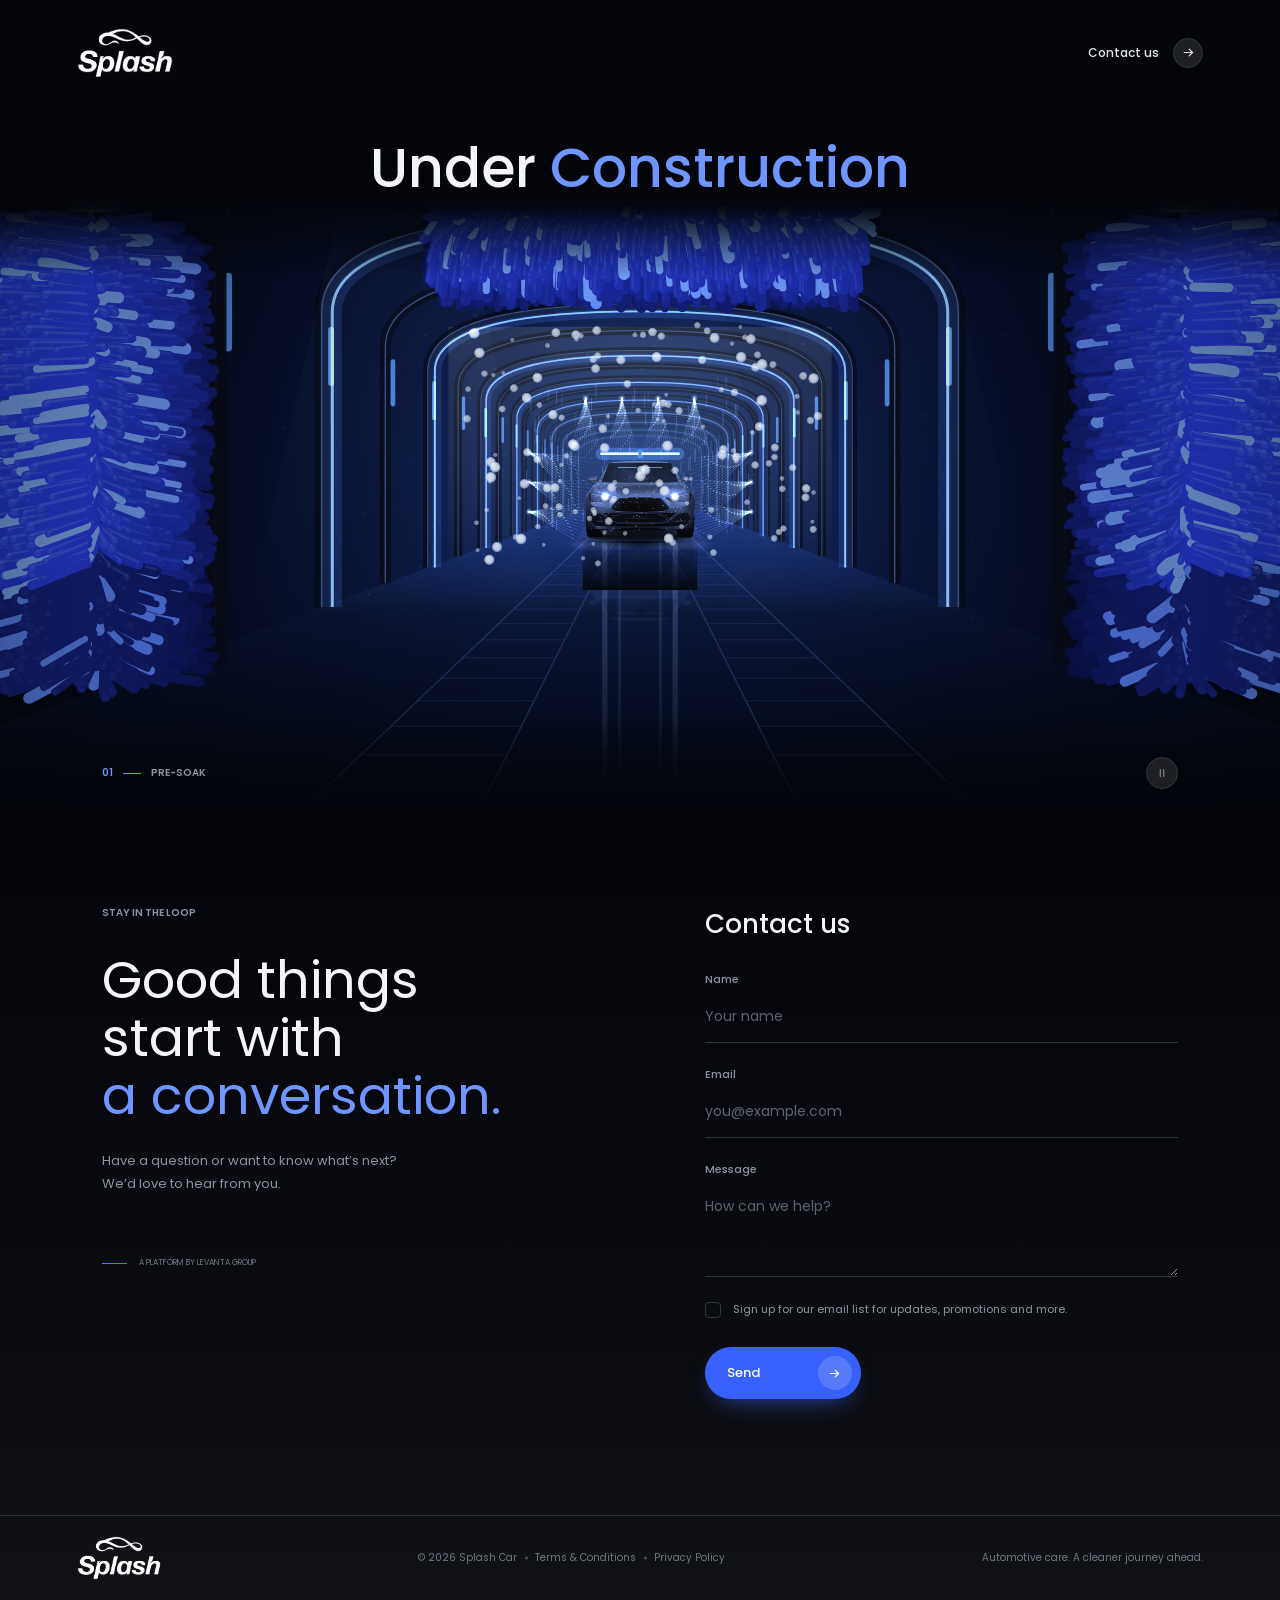
==== commit b38b1b8d: "More realistic car lighting and matching header background Tint the car with a multiply blend, add t" ====
--- a/index.html
+++ b/index.html
@@ -9,7 +9,7 @@
   <link rel="preconnect" href="https://fonts.googleapis.com" />
   <link rel="preconnect" href="https://fonts.gstatic.com" crossorigin />
   <link rel="stylesheet" href="https://fonts.googleapis.com/css2?family=Poppins:wght@400;500;600;700&display=swap" />
-  <link rel="stylesheet" href="styles.css?v=17" />
+  <link rel="stylesheet" href="styles.css?v=18" />
   <script>
     // Pick the design direction before first paint: ?direction=dark or ?direction=light
     (function () {
@@ -126,6 +126,6 @@
     </label>
   </div>
 
-  <script src="main.js?v=17"></script>
+  <script src="main.js?v=18"></script>
 </body>
 </html>
--- a/styles.css
+++ b/styles.css
@@ -28,7 +28,8 @@
 }
 
 :root[data-theme="dark"] {
-  --bg: linear-gradient(180deg, #1c1d20 0%, #151619 38%, #0f1012 72%, #131417 100%);
+  /* matches the tunnel animation behind the header and hero, then eases to dark grey */
+  --bg: linear-gradient(180deg, #03050b 0, #03050b 900px, #0b0c10 1300px, #111216 100%);
   --text: #e6e8ec;
   --ink: #f3f5f8;
   --muted: #8d939e;
@@ -62,7 +63,7 @@
   -webkit-font-smoothing: antialiased;
   transition: color .3s;
 }
-:root[data-theme="dark"] body { background-color: #111214; }
+:root[data-theme="dark"] body { background-color: #03050b; }
 a { color: inherit; text-decoration: none; }
 button, input, textarea, select { font: inherit; }
 button { cursor: pointer; }
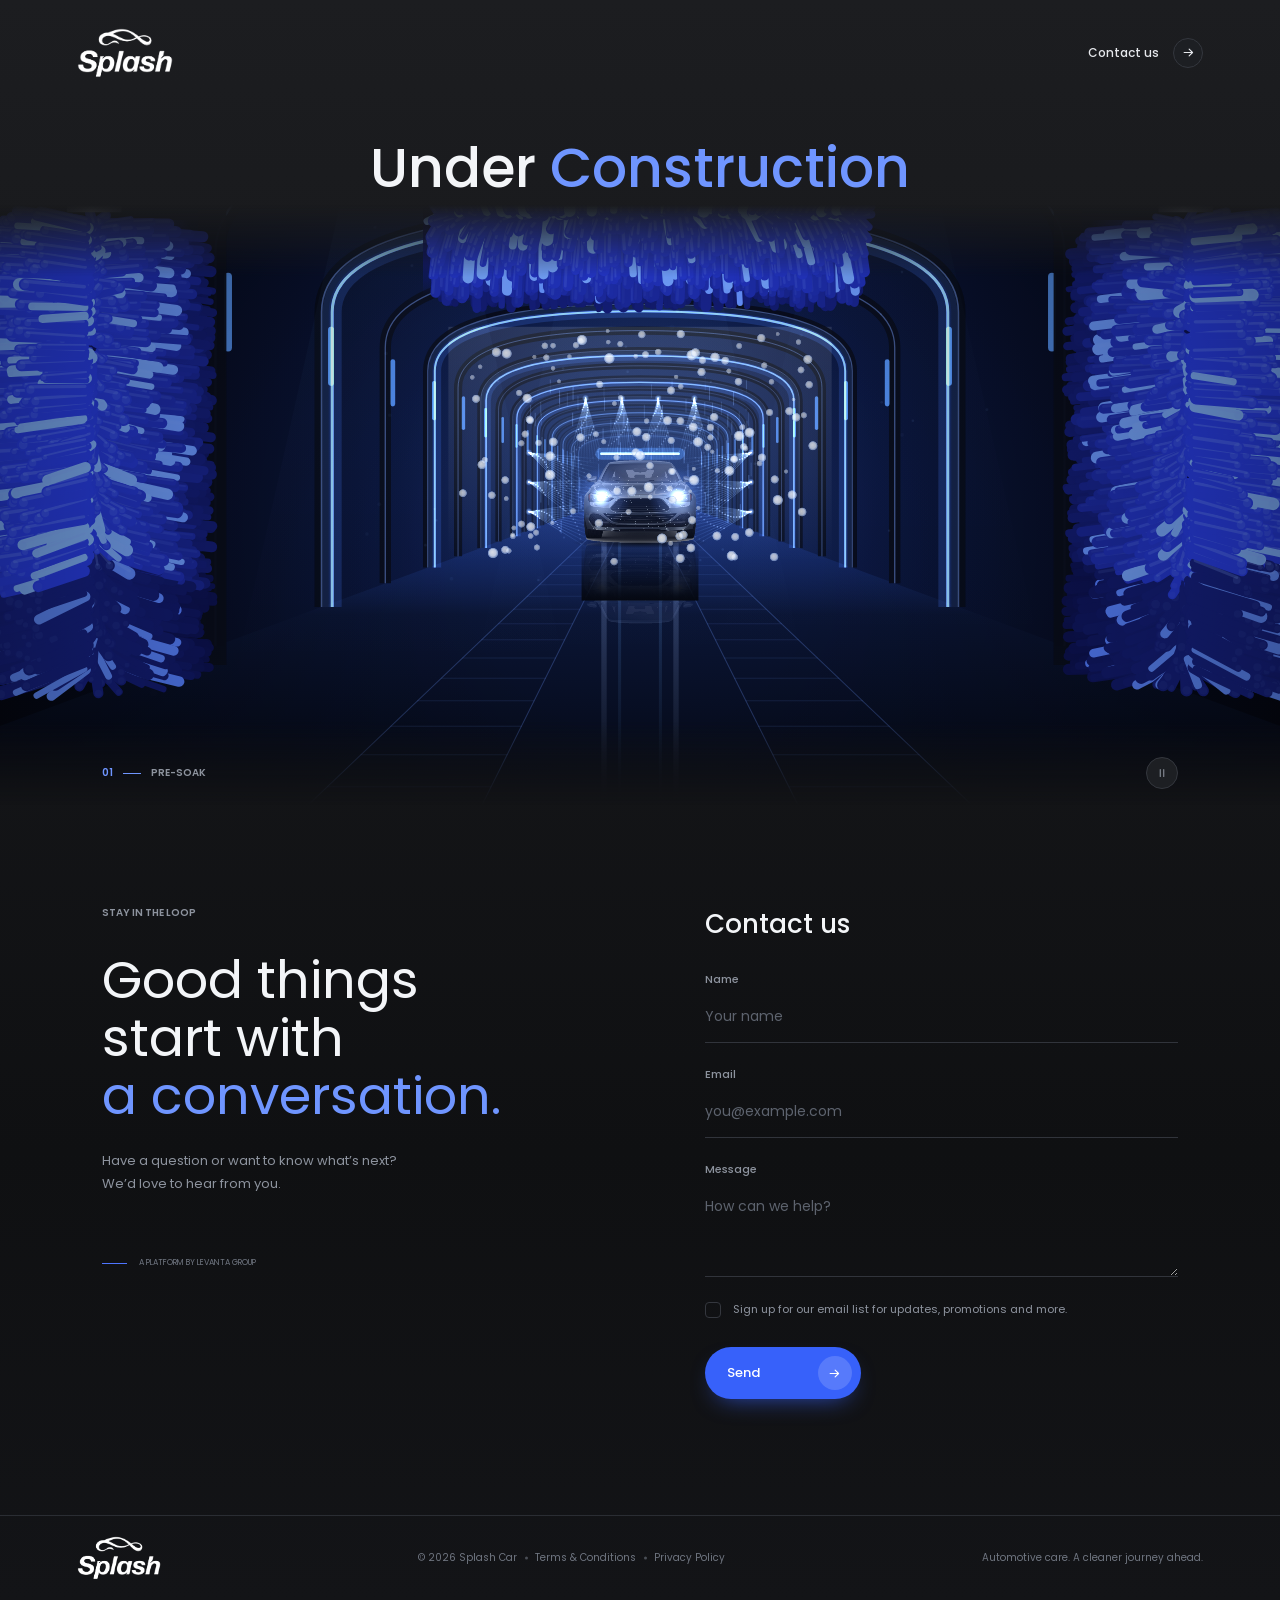
==== commit 83b99304: "Revert car realism tweak and header background match Back to the head-on wash as of 322bf55, at the " ====
--- a/index.html
+++ b/index.html
@@ -9,7 +9,7 @@
   <link rel="preconnect" href="https://fonts.googleapis.com" />
   <link rel="preconnect" href="https://fonts.gstatic.com" crossorigin />
   <link rel="stylesheet" href="https://fonts.googleapis.com/css2?family=Poppins:wght@400;500;600;700&display=swap" />
-  <link rel="stylesheet" href="styles.css?v=18" />
+  <link rel="stylesheet" href="styles.css?v=17" />
   <script>
     // Pick the design direction before first paint: ?direction=dark or ?direction=light
     (function () {
@@ -126,6 +126,6 @@
     </label>
   </div>
 
-  <script src="main.js?v=18"></script>
+  <script src="main.js?v=17"></script>
 </body>
 </html>
--- a/styles.css
+++ b/styles.css
@@ -28,8 +28,7 @@
 }
 
 :root[data-theme="dark"] {
-  /* matches the tunnel animation behind the header and hero, then eases to dark grey */
-  --bg: linear-gradient(180deg, #03050b 0, #03050b 900px, #0b0c10 1300px, #111216 100%);
+  --bg: linear-gradient(180deg, #1c1d20 0%, #151619 38%, #0f1012 72%, #131417 100%);
   --text: #e6e8ec;
   --ink: #f3f5f8;
   --muted: #8d939e;
@@ -63,7 +62,7 @@
   -webkit-font-smoothing: antialiased;
   transition: color .3s;
 }
-:root[data-theme="dark"] body { background-color: #03050b; }
+:root[data-theme="dark"] body { background-color: #111214; }
 a { color: inherit; text-decoration: none; }
 button, input, textarea, select { font: inherit; }
 button { cursor: pointer; }
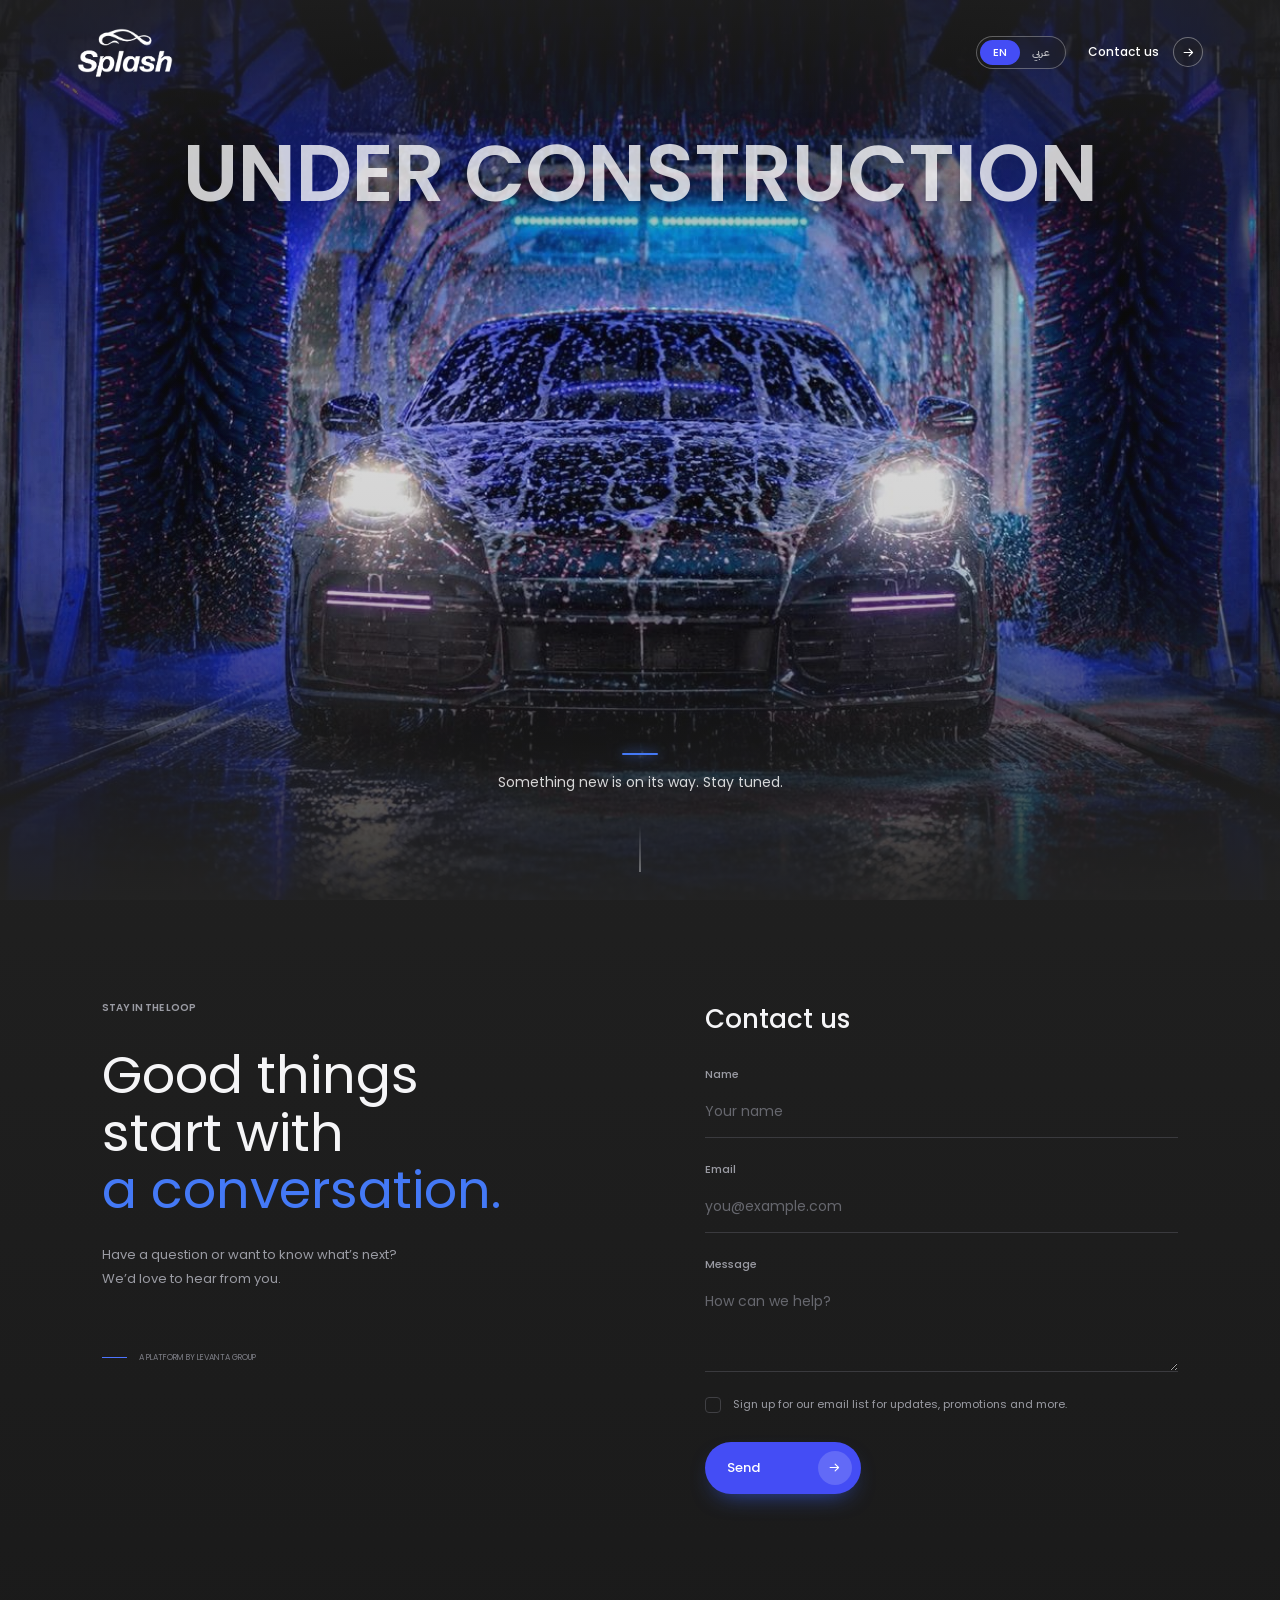
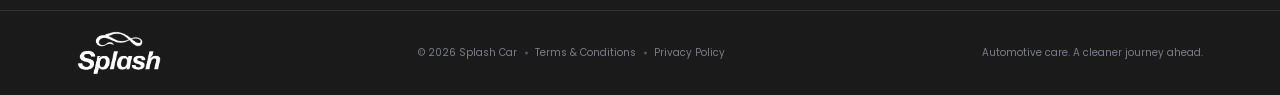
==== commit 377330a7: "Photo hero with brand palette and English/Arabic switch Replace the canvas car-wash animation with a" ====
--- a/index.html
+++ b/index.html
@@ -8,80 +8,80 @@
   <link rel="icon" href="favicon.svg" type="image/svg+xml" />
   <link rel="preconnect" href="https://fonts.googleapis.com" />
   <link rel="preconnect" href="https://fonts.gstatic.com" crossorigin />
-  <link rel="stylesheet" href="https://fonts.googleapis.com/css2?family=Poppins:wght@400;500;600;700&display=swap" />
-  <link rel="stylesheet" href="styles.css?v=17" />
+  <link rel="stylesheet" href="https://fonts.googleapis.com/css2?family=Poppins:wght@400;500;600;700&family=IBM+Plex+Sans+Arabic:wght@400;500;600&display=swap" />
+  <link rel="preload" as="image" href="assets/hero-wash.jpg" />
+  <link rel="stylesheet" href="styles.css?v=30" />
   <script>
-    // Pick the design direction before first paint: ?direction=dark or ?direction=light
+    // Before first paint: design direction (?direction=dark|light) and the visitor's saved language
     (function () {
+      var root = document.documentElement;
       var d = new URLSearchParams(location.search).get('direction');
-      if (d === 'dark' || d === 'light') document.documentElement.dataset.theme = d;
+      if (d === 'dark' || d === 'light') root.dataset.theme = d;
+      try { if (localStorage.getItem('splash-lang') === 'ar') { root.lang = 'ar'; root.dir = 'rtl'; } } catch (e) {}
     })();
   </script>
 </head>
 <body>
   <main>
-    <div class="top">
+    <section class="hero">
+      <img class="hero-media" src="assets/hero-wash.jpg" alt="" aria-hidden="true" />
       <header class="site-header">
-        <a href="#" class="logo" aria-label="Splash Car home">
+        <a href="#" class="logo" aria-label="Splash Car home" data-i18n-aria="home">
           <img class="logo-on-light" src="assets/splash-logo.png" alt="Splash" />
           <img class="logo-on-dark" src="assets/splash-logo-white.png" alt="Splash" />
         </a>
-        <a class="header-contact" href="#contact">
-          Contact us
-          <span class="arrow-chip" aria-hidden="true">
-            <svg viewBox="0 0 24 24"><path d="M5 12h13M13 6.5 18.5 12 13 17.5" /></svg>
-            <svg viewBox="0 0 24 24"><path d="M5 12h13M13 6.5 18.5 12 13 17.5" /></svg>
-          </span>
-        </a>
+        <div class="header-actions">
+          <div class="lang-switch" role="group" aria-label="Language">
+            <button type="button" lang="en" data-lang="en" aria-pressed="true">EN</button>
+            <button type="button" lang="ar" data-lang="ar" aria-pressed="false">عربي</button>
+          </div>
+          <a class="header-contact" href="#contact">
+            <span class="contact-label" data-i18n="contact">Contact us</span>
+            <span class="arrow-chip" aria-hidden="true">
+              <svg viewBox="0 0 24 24"><path d="M5 12h13M13 6.5 18.5 12 13 17.5" /></svg>
+              <svg viewBox="0 0 24 24"><path d="M5 12h13M13 6.5 18.5 12 13 17.5" /></svg>
+            </span>
+          </a>
+        </div>
       </header>
-
-      <section class="hero">
-        <div class="hero-copy">
-          <h1 id="hero-title">Under <span>Construction</span></h1>
-        </div>
-
-        <div class="scene" role="img" aria-label="Head-on view of a car wash tunnel lit in blue: a car rolls toward the camera, is sprayed and covered in snow foam, scrubbed by spinning brushes, rinsed, then drives forward gleaming.">
-          <canvas class="wash-canvas" aria-hidden="true"></canvas>
-          <div class="scene-bottom">
-            <div class="wash-stage" aria-hidden="true"><span class="wash-step"></span><span class="wash-name"></span></div>
-            <button class="pause" type="button" aria-label="Pause animation" aria-pressed="false">
-              <svg class="i-pause" viewBox="0 0 24 24"><path d="M9 6v12M15 6v12" /></svg>
-              <svg class="i-play" viewBox="0 0 24 24"><path d="M8.5 6.5v11l9-5.5z" /></svg>
-            </button>
-          </div>
-        </div>
-      </section>
-    </div>
+      <div class="hero-copy hero-copy--top">
+        <h1 id="hero-title" data-i18n-html="title">Under <span>Construction</span></h1>
+      </div>
+      <div class="hero-copy hero-copy--bottom">
+        <p class="hero-sub" data-i18n="sub">Something new is on its way. Stay tuned.</p>
+      </div>
+      <a class="scroll-cue" href="#contact" aria-label="Scroll to contact" data-i18n-aria="scroll"></a>
+    </section>
 
     <section class="contact" id="contact">
       <div class="contact-copy">
-        <p class="eyebrow">Stay in the loop</p>
-        <h2>Good things<br />start with<br /><span>a conversation.</span></h2>
-        <p>Have a question or want to know what’s next?<br class="desktop" /> We’d love to hear from you.</p>
-        <div class="brand-note"><span class="small-line"></span> A platform by Levanta Group</div>
+        <p class="eyebrow" data-i18n="eyebrow">Stay in the loop</p>
+        <h2 data-i18n-html="heading">Good things<br />start with<br /><span>a conversation.</span></h2>
+        <p data-i18n-html="intro">Have a question or want to know what’s next?<br class="desktop" /> We’d love to hear from you.</p>
+        <div class="brand-note"><span class="small-line"></span> <span data-i18n="platform">A platform by Levanta Group</span></div>
       </div>
 
       <form class="contact-form" novalidate>
-        <h3>Contact us</h3>
+        <h3 data-i18n="contact">Contact us</h3>
         <div class="field">
-          <label for="name">Name</label>
-          <input id="name" name="name" autocomplete="name" placeholder="Your name" required maxlength="100" />
+          <label for="name" data-i18n="name">Name</label>
+          <input id="name" name="name" autocomplete="name" placeholder="Your name" data-i18n-ph="namePh" required maxlength="100" />
         </div>
         <div class="field">
-          <label for="email">Email</label>
+          <label for="email" data-i18n="email">Email</label>
           <input id="email" name="email" type="email" autocomplete="email" placeholder="you@example.com" required maxlength="254" />
         </div>
         <div class="field">
-          <label for="message">Message</label>
-          <textarea id="message" name="message" placeholder="How can we help?" rows="3" required maxlength="5000"></textarea>
+          <label for="message" data-i18n="message">Message</label>
+          <textarea id="message" name="message" placeholder="How can we help?" data-i18n-ph="messagePh" rows="3" required maxlength="5000"></textarea>
         </div>
         <label class="checkbox">
           <input type="checkbox" name="emailOptIn" />
-          <span>Sign up for our email list for updates, promotions and more.</span>
+          <span data-i18n="optin">Sign up for our email list for updates, promotions and more.</span>
         </label>
         <div class="honeypot" aria-hidden="true"><label>Leave empty<input tabindex="-1" autocomplete="off" name="website" /></label></div>
         <button class="send" type="submit">
-          <span class="send-label">Send</span>
+          <span class="send-label" data-i18n="send">Send</span>
           <span class="arrow-chip" aria-hidden="true">
             <svg viewBox="0 0 24 24"><path d="M5 12h13M13 6.5 18.5 12 13 17.5" /></svg>
             <svg viewBox="0 0 24 24"><path d="M5 12h13M13 6.5 18.5 12 13 17.5" /></svg>
@@ -99,11 +99,11 @@
       <div class="legal">
         <p>© 2026 Splash Car</p>
         <nav aria-label="Legal">
-          <a href="terms.html">Terms &amp; Conditions</a>
-          <a href="privacy.html">Privacy Policy</a>
+          <a href="terms.html" data-i18n="terms">Terms &amp; Conditions</a>
+          <a href="privacy.html" data-i18n="privacy">Privacy Policy</a>
         </nav>
       </div>
-      <span class="tagline">Automotive care. A cleaner journey ahead.</span>
+      <span class="tagline" data-i18n="tagline">Automotive care. A cleaner journey ahead.</span>
     </footer>
   </main>
 
@@ -126,6 +126,6 @@
     </label>
   </div>
 
-  <script src="main.js?v=17"></script>
+  <script src="main.js?v=30"></script>
 </body>
 </html>
--- a/styles.css
+++ b/styles.css
@@ -1,53 +1,34 @@
 /* ---------- Tokens ---------- */
+/* Brand palette: Neon Blue #444DF5, Neon Glow #4479F6, Rubber Black #242424 */
 :root {
-  --blue: #3761fa;
-  --blue-hover: #244be2;
-  --blue-soft: #5486ff;
-
-  --bg: linear-gradient(#fff 0% 27%, #f4f9ff 48%, #eaf4ff 62%, #f5faff 78%, #fff 100%);
-  --text: #22252d;
-  --ink: #182e49;
-  --muted: #707987;
-  --faint: #8c93a1;
-  --line: #d9dde4;
-  --field-line: #d8dce5;
-  --placeholder: #a4a9b4;
+  --blue: #444df5;          /* Neon Blue */
+  --blue-hover: #333bd8;
+  --blue-soft: #4479f6;     /* Neon Glow */
+  --rubber: #242424;        /* Rubber Black */
+
+  --bg: linear-gradient(#fff 0% 27%, #f5f6ff 48%, #eef1ff 62%, #f6f7ff 78%, #fff 100%);
+  --text: #242424;
+  --ink: #242424;
+  --muted: #6e7180;
+  --faint: #8c8f9c;
+  --line: #e0e1e8;
+  --field-line: #d9dae3;
+  --placeholder: #a5a7b2;
   --chip-bg: #fff;
-  --chip-line: #cfd7e0;
-
-  /* Read by main.js for the tunnel canvas (r, g, b) */
-  --rib: 55, 97, 250;
-  --rib-hot: 84, 134, 255;
-  --streak: 84, 134, 255;
-  --floor: 220, 232, 248;
-  --bloom: 120, 160, 255;
-  --tunnel-blend: source-over;
-  --rib-strength: 0.8;
-  --sheen-blend: screen;
-  --water: 70, 120, 240;
+  --chip-line: #d3d5df;
 }
 
 :root[data-theme="dark"] {
-  --bg: linear-gradient(180deg, #1c1d20 0%, #151619 38%, #0f1012 72%, #131417 100%);
-  --text: #e6e8ec;
-  --ink: #f3f5f8;
-  --muted: #8d939e;
-  --faint: #6f7580;
-  --line: #2a2d33;
-  --field-line: #31343b;
-  --placeholder: #5d636e;
-  --chip-bg: #1d1f23;
-  --chip-line: #34373e;
-  --blue-soft: #6f95ff;
-
-  --rib: 70, 112, 255;
-  --rib-hot: 140, 175, 255;
-  --streak: 120, 160, 255;
-  --floor: 40, 60, 120;
-  --bloom: 70, 110, 255;
-  --tunnel-blend: lighter;
-  --rib-strength: 1;
-  --water: 190, 220, 255;
+  --bg: linear-gradient(180deg, #242424 0%, #1f1f1f 55%, #1a1a1a 100%);
+  --text: #e9e9ec;
+  --ink: #f5f5f7;
+  --muted: #9a9ba3;
+  --faint: #7c7d85;
+  --line: #333336;
+  --field-line: #3a3a3e;
+  --placeholder: #66676e;
+  --chip-bg: #2c2c2e;
+  --chip-line: #404044;
 }
 
 /* ---------- Base ---------- */
@@ -62,13 +43,13 @@
   -webkit-font-smoothing: antialiased;
   transition: color .3s;
 }
-:root[data-theme="dark"] body { background-color: #111214; }
+:root[data-theme="dark"] body { background-color: var(--rubber); }
 a { color: inherit; text-decoration: none; }
 button, input, textarea, select { font: inherit; }
 button { cursor: pointer; }
 button:disabled { cursor: wait; }
 h1, h2, h3, p { margin: 0; }
-:is(a, button, input, textarea, select):focus-visible { outline: 2px solid #6784ff; outline-offset: 6px; }
+:is(a, button, input, textarea, select):focus-visible { outline: 2px solid var(--blue-soft); outline-offset: 6px; }
 .sr-only { position: absolute; width: 1px; height: 1px; overflow: hidden; clip: rect(0 0 0 0); white-space: nowrap; }
 
 /* ---------- Logo (swaps per direction, colours untouched) ---------- */
@@ -106,11 +87,11 @@
 :is(a, button):hover .arrow-chip svg + svg,
 :is(a, button):focus-visible .arrow-chip svg + svg { transform: translateX(0); }
 
-/* ---------- Header ---------- */
-.top { overflow: hidden; }
+/* ---------- Header (laid over the hero photo) ---------- */
 .site-header {
-  position: relative;
+  position: absolute;
   z-index: 3;
+  inset: 0 0 auto;
   display: flex;
   align-items: center;
   justify-content: space-between;
@@ -118,7 +99,11 @@
   height: 105px;
   margin: auto;
   padding: 0 6%;
-}
+  color: #fff;
+}
+.site-header .logo-on-light { opacity: 0; }
+.site-header .logo-on-dark { opacity: 1; }
+.header-actions { display: flex; align-items: center; gap: 22px; }
 .header-contact {
   display: flex;
   align-items: center;
@@ -127,24 +112,69 @@
   font-weight: 500;
   letter-spacing: 0;
 }
-.header-contact .arrow-chip { border: 1px solid var(--chip-line); background: var(--chip-bg); transition: border-color .25s, color .25s, background .25s; }
-.header-contact:hover { color: var(--blue); }
+.header-contact .arrow-chip { border: 1px solid rgba(255, 255, 255, .35); background: rgba(36, 36, 36, .35); transition: border-color .25s, color .25s, background .25s; }
 .header-contact:hover .arrow-chip { border-color: var(--blue); background: var(--blue); color: #fff; }
 
+/* English / Arabic switch */
+.lang-switch {
+  display: flex;
+  padding: 3px;
+  border: 1px solid rgba(255, 255, 255, .3);
+  border-radius: 999px;
+  background: rgba(36, 36, 36, .35);
+  -webkit-backdrop-filter: blur(6px);
+          backdrop-filter: blur(6px);
+}
+.lang-switch button {
+  min-width: 40px;
+  padding: 5px 12px;
+  border: 0;
+  border-radius: 999px;
+  background: transparent;
+  color: rgba(255, 255, 255, .75);
+  font-size: 11px;
+  font-weight: 500;
+  line-height: 1.4;
+  transition: background .2s, color .2s;
+}
+.lang-switch button[lang="ar"] { font-family: "IBM Plex Sans Arabic", "Poppins", sans-serif; }
+.lang-switch button:hover { color: #fff; }
+.lang-switch button[aria-pressed="true"] { background: var(--blue); color: #fff; }
+
 /* ---------- Hero ---------- */
-.hero { position: relative; max-width: 1800px; margin: auto; }
-.hero-copy { position: relative; z-index: 2; padding: 34px 8% 0; text-align: center; }
-.eyebrow {
-  display: flex;
-  align-items: center;
-  gap: 10px;
-  font-size: 10px;
-  font-weight: 600;
-  letter-spacing: 0;
-  text-transform: uppercase;
-}
-.hero .eyebrow { justify-content: center; margin-bottom: 18px; color: var(--muted); }
-.eyebrow > span { width: 5px; height: 5px; border-radius: 50%; background: var(--blue-soft); box-shadow: 0 0 0 4px rgba(84, 134, 255, .16); }
+.hero {
+  position: relative;
+  display: flex;
+  flex-direction: column;
+  justify-content: space-between;
+  align-items: center;
+  min-height: 100vh;
+  min-height: 100svh;
+  padding: 118px 6% 96px;
+  overflow: hidden;
+  color: #fff;
+  background-color: var(--rubber);
+}
+.hero-media {
+  position: absolute;
+  inset: 0;
+  width: 100%;
+  height: 100%;
+  object-fit: cover;
+  object-position: center 58%;
+}
+.hero::after { /* Rubber Black shade so the title reads, deepest at top and bottom */
+  content: "";
+  position: absolute;
+  inset: 0;
+  background:
+    linear-gradient(180deg, rgba(36, 36, 36, .7) 0%, rgba(36, 36, 36, .15) 30%, rgba(36, 36, 36, .2) 62%, rgba(36, 36, 36, .92) 100%),
+    radial-gradient(ellipse at center, rgba(36, 36, 36, 0) 40%, rgba(36, 36, 36, .45) 100%);
+}
+.hero-copy { position: relative; z-index: 2; max-width: 1100px; text-align: center; }
+/* title sits above the car, the line below it; the car stays clear in between */
+.hero-copy--top { margin-top: 2vh; }
+.hero-copy--bottom { margin-bottom: 1vh; }
 h1 {
   font-size: clamp(34px, 4.3vw, 62px);
   font-weight: 500;
@@ -153,69 +183,56 @@
   color: var(--ink);
   text-wrap: balance;
 }
-h1 > span { color: var(--blue-soft); }
-:root[data-theme="light"] h1 > span { color: var(--blue); }
-
-/* ---------- Tunnel scene ---------- */
-.scene {
-  position: relative;
-  isolation: isolate;
-  height: 600px;
-  margin-top: 8px;
-  overflow: hidden;
-}
-.wash-canvas {
+/* Quiet, large title over the photo: soft white letters the scene shows through */
+.hero h1 {
+  font-size: clamp(36px, 6.2vw, 92px);
+  font-weight: 600;
+  line-height: .95;
+  text-transform: uppercase;
+  color: rgba(255, 255, 255, .78);
+  text-shadow: 0 6px 40px rgba(0, 0, 0, .35);
+}
+.hero h1 > span { color: inherit; }
+.hero-sub {
+  margin-top: 22px;
+  font-size: 14px;
+  line-height: 1.7;
+  color: rgba(255, 255, 255, .82);
+}
+.hero-sub::before { /* small Neon Glow rule above the line */
+  content: "";
+  display: block;
+  width: 36px;
+  height: 2px;
+  margin: 0 auto 16px;
+  border-radius: 2px;
+  background: var(--blue-soft);
+  box-shadow: 0 0 12px var(--blue-soft);
+}
+.scroll-cue {
   position: absolute;
-  inset: 0;
-  width: 100%;
-  height: 100%;
-  /* soft top and bottom edges so the tunnel melts into the page */
-  -webkit-mask: linear-gradient(to bottom, transparent 0%, #000 12%, #000 86%, transparent 100%);
-          mask: linear-gradient(to bottom, transparent 0%, #000 12%, #000 86%, transparent 100%);
-}
-.wash-stage {
+  z-index: 2;
+  left: 50%;
+  bottom: 28px;
+  width: 1px;
+  height: 46px;
+  background: linear-gradient(rgba(255, 255, 255, 0), rgba(255, 255, 255, .7));
+  transform: translateX(-50%);
+  animation: cue 2.2s ease-in-out infinite;
+}
+@keyframes cue {
+  0%, 100% { opacity: .35; transform: translate(-50%, -6px); }
+  50% { opacity: 1; transform: translate(-50%, 0); }
+}
+.eyebrow {
   display: flex;
   align-items: center;
   gap: 10px;
-  min-height: 32px;
   font-size: 10px;
   font-weight: 600;
   letter-spacing: 0;
   text-transform: uppercase;
-  color: var(--muted);
-  opacity: 0;
-  transition: opacity .4s;
-}
-.wash-stage.on { opacity: 1; }
-.wash-step { color: var(--blue-soft); font-variant-numeric: tabular-nums; }
-.wash-step::after { content: ""; display: inline-block; width: 18px; height: 1px; margin-left: 10px; vertical-align: middle; background: currentColor; }
-.scene-bottom {
-  position: absolute;
-  z-index: 5;
-  left: 8%;
-  right: 8%;
-  bottom: 16px;
-  display: flex;
-  align-items: center;
-  justify-content: space-between;
-}
-.pause {
-  display: grid;
-  place-items: center;
-  width: 32px;
-  height: 32px;
-  padding: 0;
-  border: 1px solid var(--chip-line);
-  border-radius: 50%;
-  background: var(--chip-bg);
-  color: var(--muted);
-  transition: color .2s, border-color .2s;
-}
-.pause:hover { color: var(--blue); border-color: var(--blue); }
-.pause svg { width: 14px; height: 14px; fill: none; stroke: currentColor; stroke-width: 1.8; stroke-linecap: round; stroke-linejoin: round; }
-.pause .i-play { display: none; }
-.pause[aria-pressed="true"] .i-play { display: block; }
-.pause[aria-pressed="true"] .i-pause { display: none; }
+}
 
 /* ---------- Contact ---------- */
 .contact {
@@ -301,7 +318,7 @@
 .form-status { display: flex; align-items: center; gap: 7px; min-height: 20px; margin-top: 16px; font-size: 11px; line-height: 1.6; color: #35634a; }
 :root[data-theme="dark"] .form-status { color: #6fc596; }
 .form-status.error { color: #d05252; }
-.honeypot { position: absolute; left: -10000px; opacity: 0; }
+.honeypot { position: absolute; width: 1px; height: 1px; overflow: hidden; clip: rect(0 0 0 0); white-space: nowrap; opacity: 0; } /* hidden in both reading directions */
 
 /* ---------- Footer ---------- */
 .site-footer {
@@ -316,7 +333,7 @@
 .legal { display: flex; align-items: center; gap: 18px; font-size: 10px; color: var(--faint); }
 .legal nav { display: flex; gap: 18px; }
 .legal nav a { position: relative; transition: color .2s; }
-.legal nav a::before { content: ""; position: absolute; left: -10px; top: 50%; width: 3px; height: 3px; border-radius: 50%; background: currentColor; opacity: .6; transform: translateY(-50%); }
+.legal nav a::before { content: ""; position: absolute; inset-inline-start: -10px; top: 50%; width: 3px; height: 3px; border-radius: 50%; background: currentColor; opacity: .6; transform: translateY(-50%); }
 .legal nav a:hover { color: var(--blue); }
 .tagline { font-size: 10px; letter-spacing: 0; color: var(--faint); }
 
@@ -349,12 +366,8 @@
 .review button[aria-pressed="true"] { border-color: var(--blue); background: var(--blue); color: #fff; }
 
 /* ---------- Responsive ---------- */
-@media (min-width: 1500px) {
-  .scene { height: 680px; }
-}
 @media (max-width: 900px) {
   .site-header { height: 95px; }
-  .scene { height: 520px; }
   .contact { gap: 8%; padding: 70px 7%; }
   .contact h2 { font-size: 44px; }
   .site-footer { flex-wrap: wrap; }
@@ -364,12 +377,12 @@
   .logo { width: 82px; height: 43px; }
   .header-contact { gap: 10px; font-size: 11px; }
   .header-contact .arrow-chip { width: 28px; height: 28px; }
-  .hero-copy { padding: 22px 7% 0; }
-  .hero .eyebrow { margin-bottom: 14px; font-size: 9px; letter-spacing: 0; }
-  h1 { font-size: clamp(30px, 8.6vw, 40px); }
-  .scene { height: 420px; margin-top: 0; }
-  .scene-bottom { left: 7%; right: 7%; }
-  .wash-stage { font-size: 9px; letter-spacing: 0; }
+  .header-actions { gap: 12px; }
+  .header-contact .contact-label { display: none; }
+  .lang-switch button { min-width: 34px; padding: 4px 9px; }
+  .hero { padding: 110px 7% 80px; }
+  .hero-media { object-position: 50% 50%; }
+  .hero-sub { font-size: 13px; }
   .contact { grid-template-columns: 1fr; gap: 40px; padding: 58px 7% 40px; }
   .contact h2 { font-size: 40px; letter-spacing: 0; }
   .contact-copy > p:not(.eyebrow) { font-size: 12px; }
@@ -383,7 +396,6 @@
 @media (prefers-reduced-motion: reduce) {
   html { scroll-behavior: auto; }
   *, ::before, ::after { transition: none !important; animation: none !important; }
-  .pause { display: none; }
 }
 
 /* ---------- Legal placeholder pages ---------- */
@@ -392,3 +404,8 @@
 .legal-page h1 { margin-bottom: 20px; }
 .legal-page p:not(.eyebrow) { font-size: 14px; line-height: 1.8; color: var(--muted); }
 .legal-page .back { display: inline-block; margin-top: 32px; font-size: 12px; color: var(--blue); }
+
+/* ---------- Arabic / right-to-left ---------- */
+:root[lang="ar"] body { font-family: "IBM Plex Sans Arabic", "Poppins", Arial, sans-serif; }
+:root[lang="ar"] .hero h1 { line-height: 1.15; text-transform: none; }
+[dir="rtl"] .arrow-chip { transform: scaleX(-1); }   /* arrows point the reading way */
